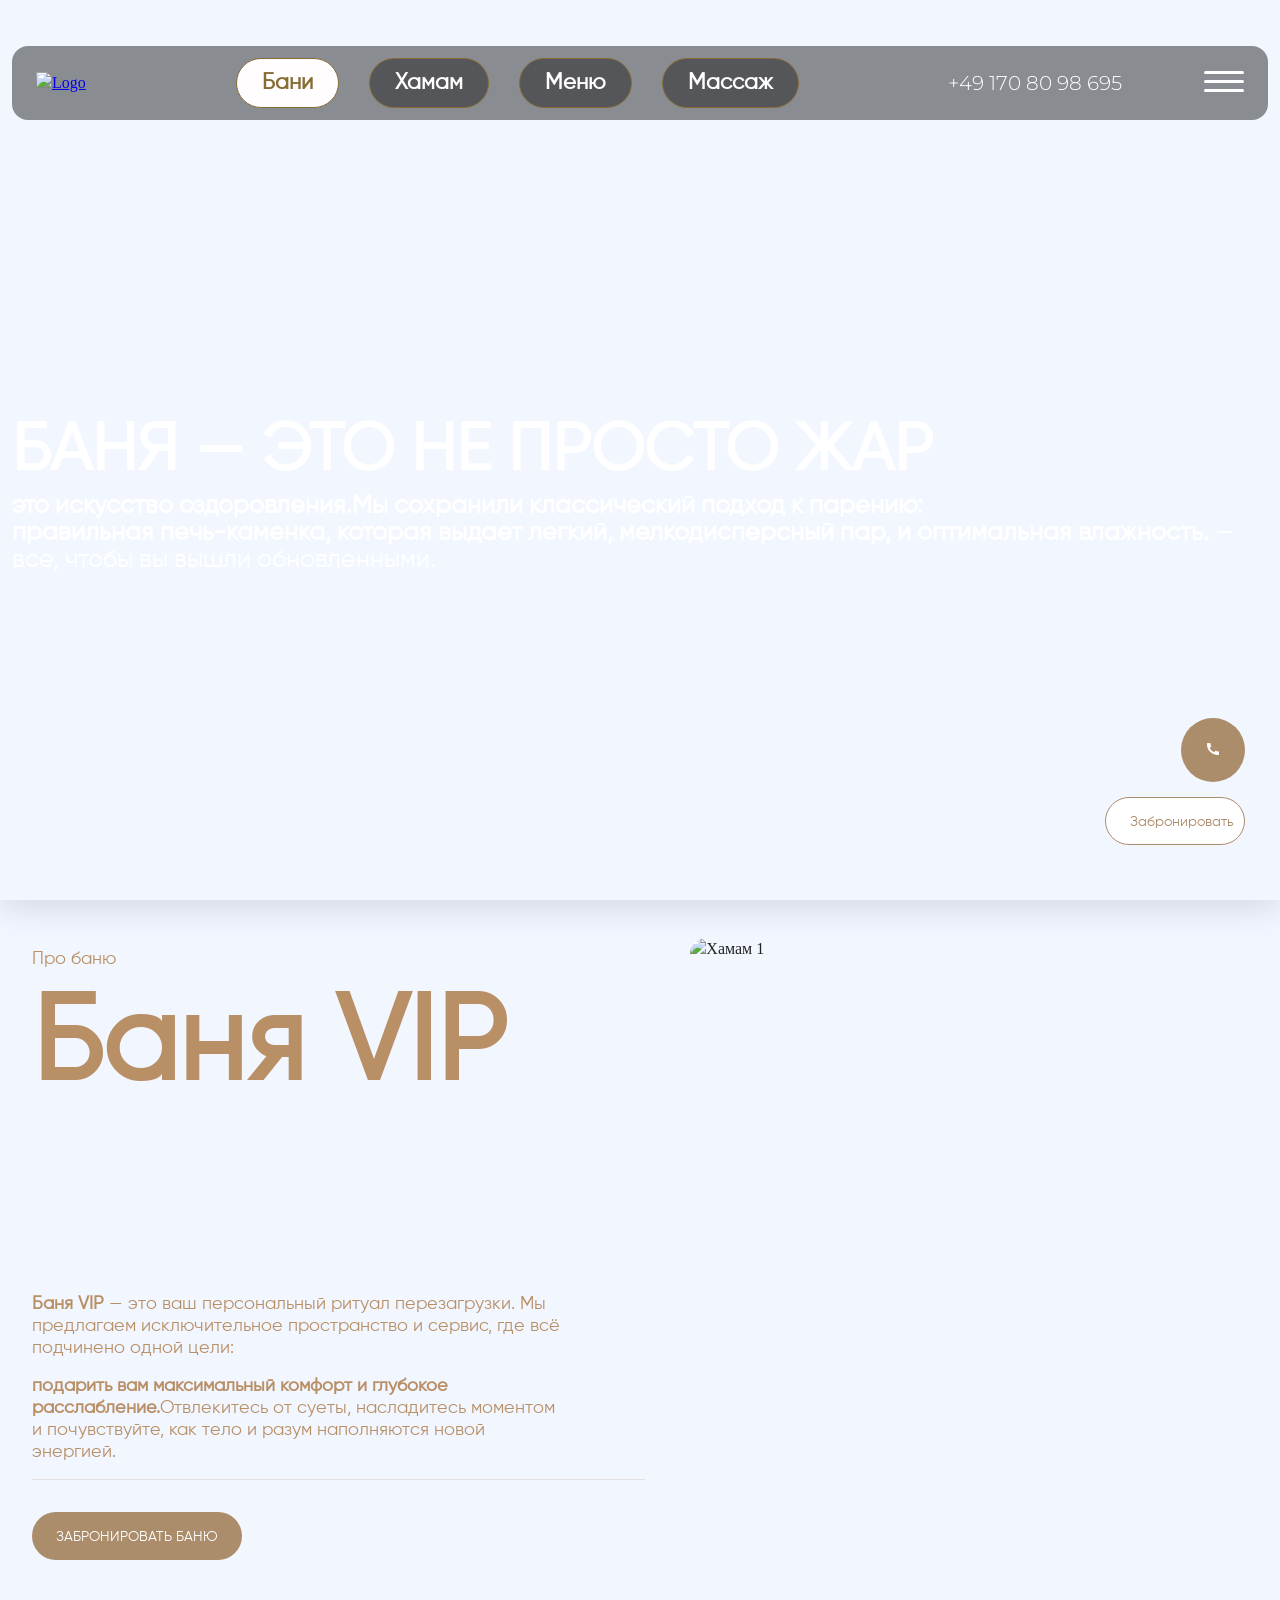
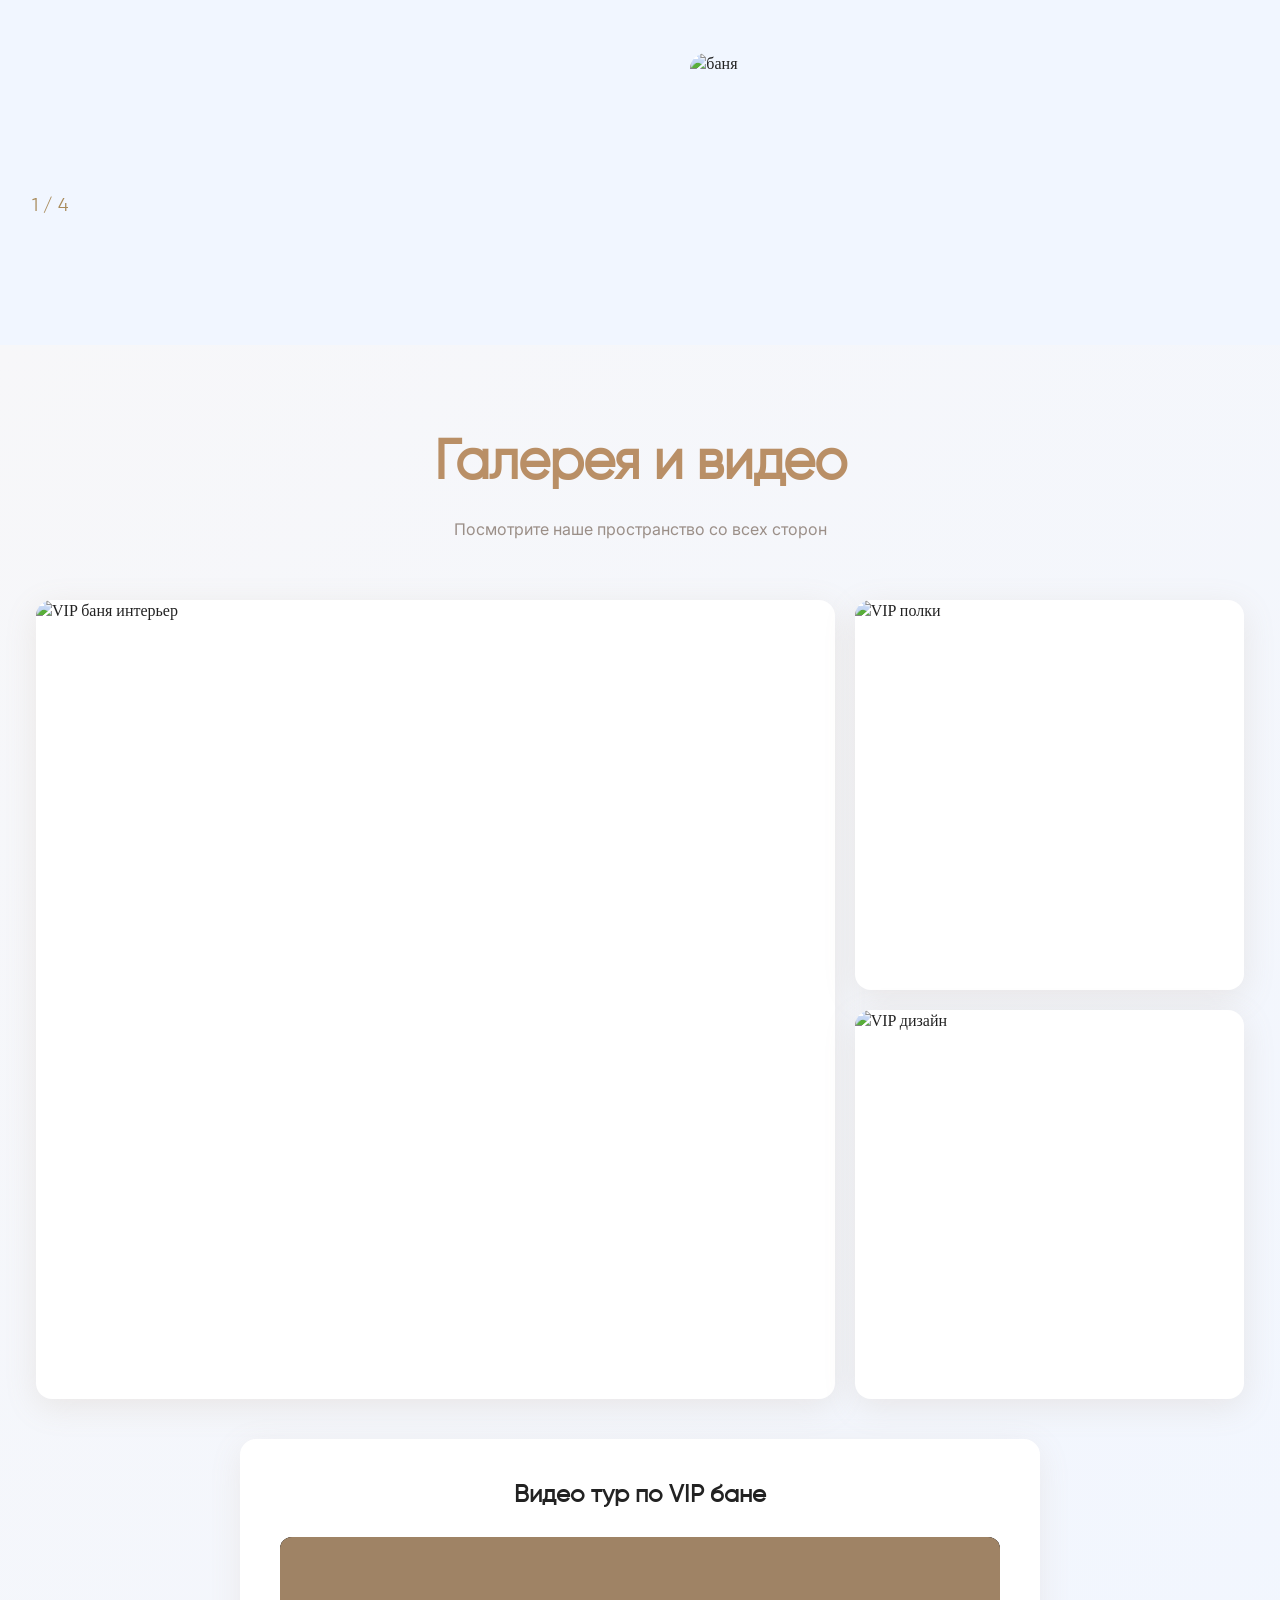
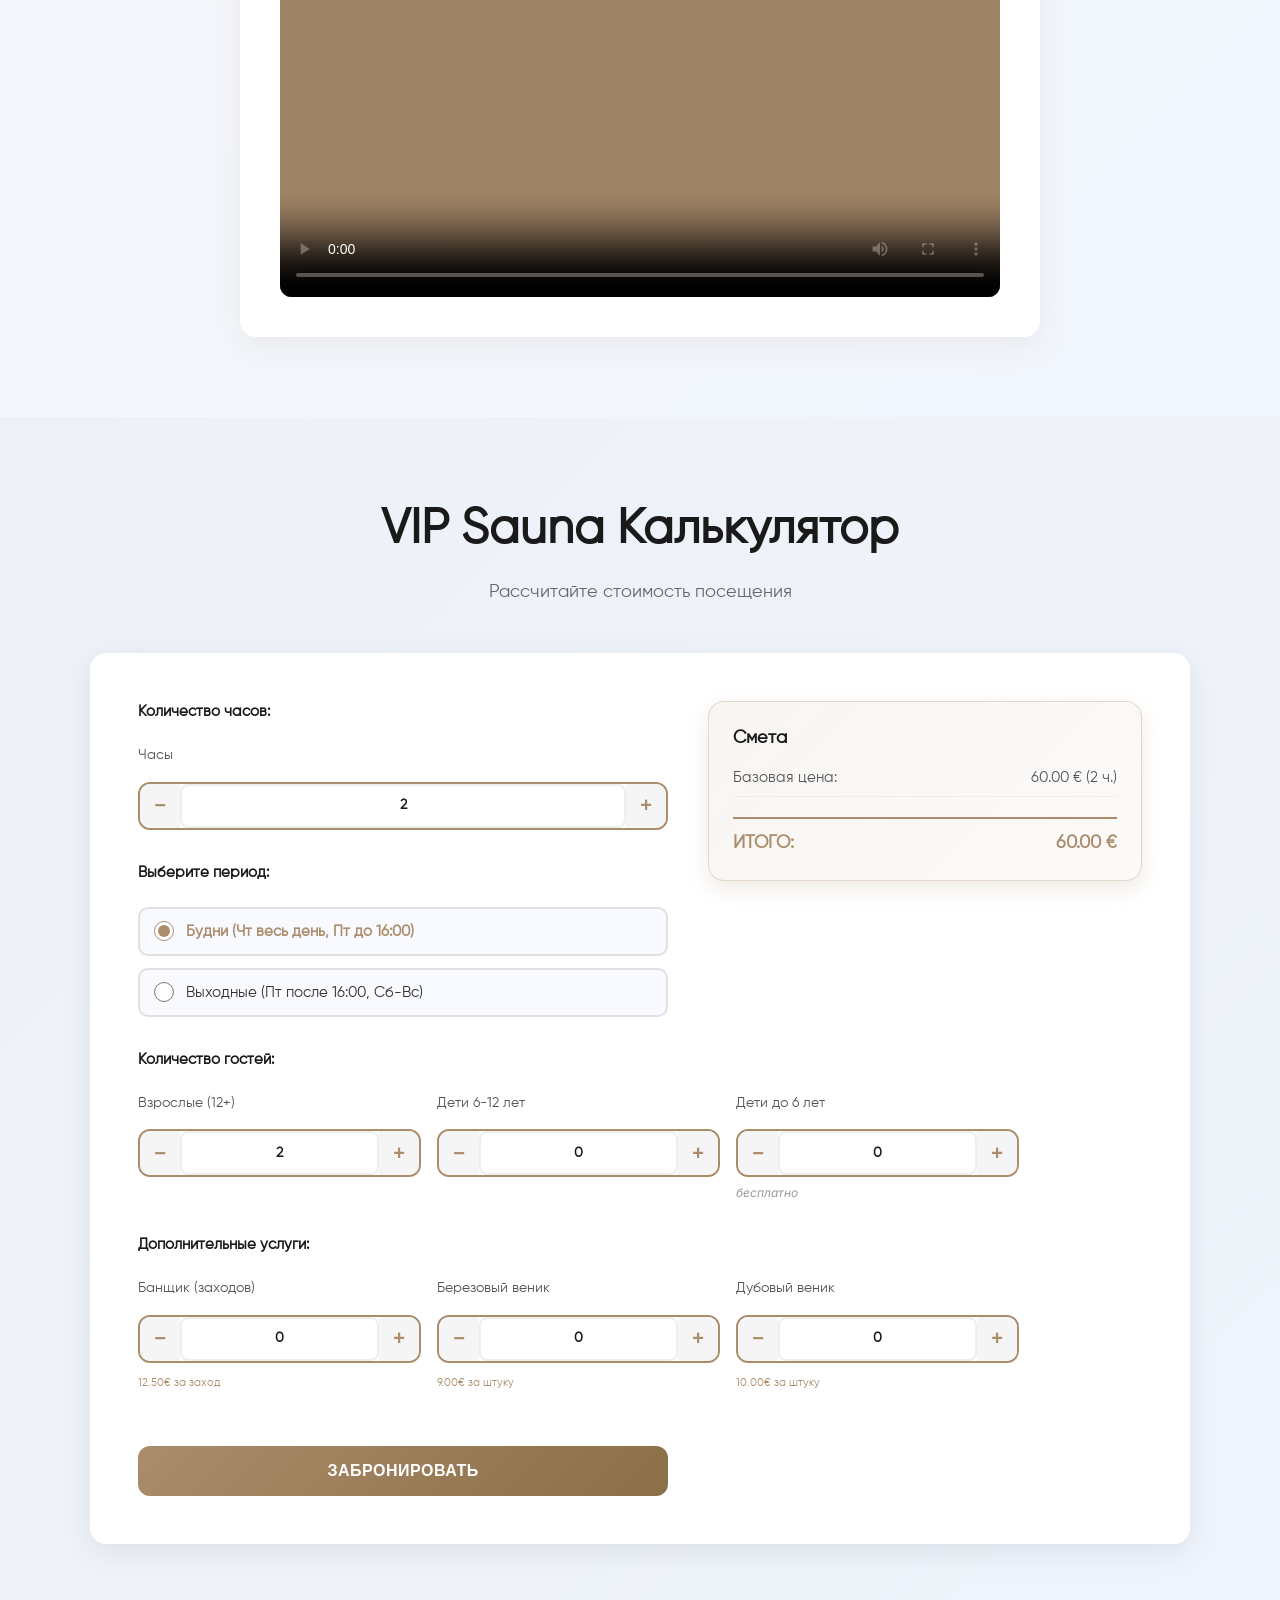
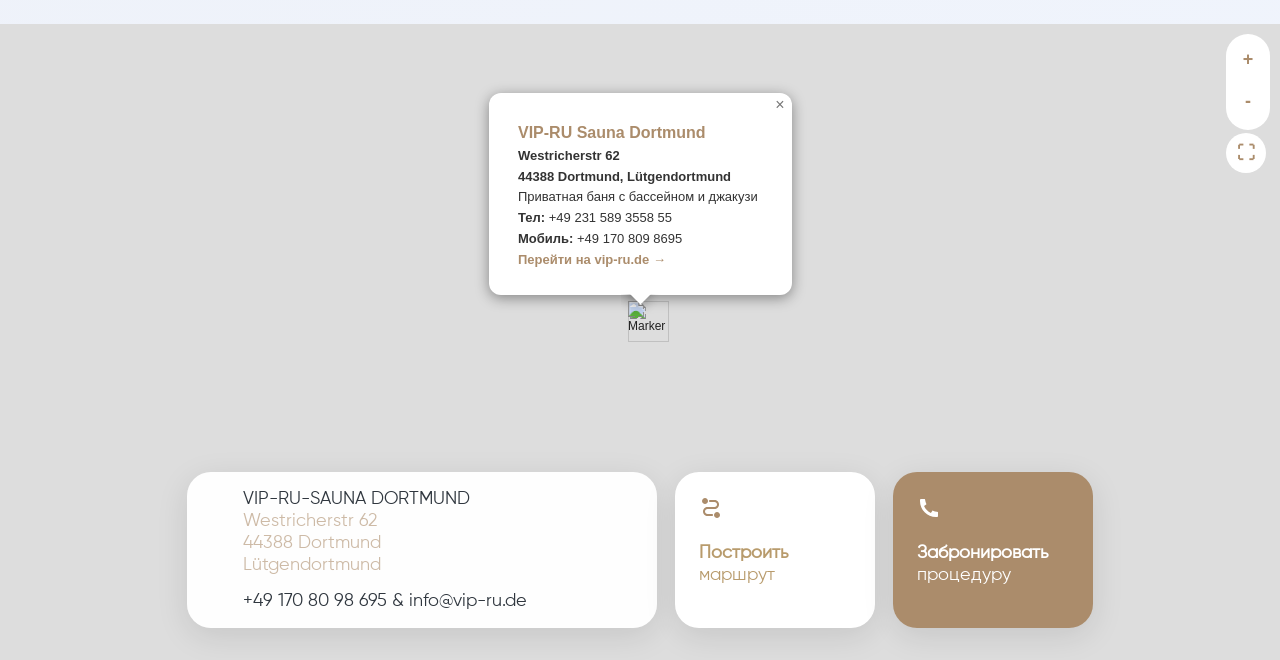
==== bathhousevip.html @ 4bc70fa6 "Add files via upload" ====
<!DOCTYPE html>
<html lang="uk">
<head>
  <meta charset="utf-8">
  <meta name="viewport" content="width=device-width,initial-scale=1">
  <meta name="format-detection" content="telephone=no">
  <title>Vip-ru Bathhouse</title>
  <meta name="description" content="Vip-ru Bathhouse">

  <!-- Google Tag Manager -->
  <script async="" src="js/gtm.js"></script><script>(function(w,d,s,l,i){w[l]=w[l]||[];w[l].push({'gtm.start':
          new Date().getTime(),event:'gtm.js'});var f=d.getElementsByTagName(s)[0],
        j=d.createElement(s),dl=l!='dataLayer'?'&l='+l:'';j.async=true;j.src=
        'https://www.googletagmanager.com/gtm.js?id='+i+dl;f.parentNode.insertBefore(j,f);
})(window,document,'script','dataLayer','GTM-KXQP9TXG');</script>
  <!-- End Google Tag Manager -->

  <link rel="preconnect" href="https://fonts.googleapis.com">
  <link rel="preconnect" href="https://fonts.gstatic.com" crossorigin="">
  <link href="https://fonts.googleapis.com/css2?family=Geist+Mono:wght@100..900&family=Inter:ital,opsz,wght@0,14..32,100..900;1,14..32,100..900&family=Montserrat:ital,wght@0,100..900;1,100..900&display=swap" rel="stylesheet">
  <link rel="stylesheet" href="css/leaflet.css">
  <link rel="stylesheet" href="css/swiper-bundle.min.css">
  <link rel="stylesheet" href="css/styles.css">
</head>
<body>
<!-- Google Tag Manager (noscript) -->
<noscript><iframe src="https://www.googletagmanager.com/ns.html?id=GTM-KXQP9TXG"
                  height="0" width="0" style="display:none;visibility:hidden"></iframe></noscript>
<!-- End Google Tag Manager (noscript) -->

<div class="side-menu">
  <div class="side-menu-header">
    <div class="side-menu-phone">+49 170 80 98 695</div>
    <button class="side-menu-close" aria-label="close menu"><svg width="48" height="49" viewBox="0 0 48 49" fill="none" xmlns="http://www.w3.org/2000/svg">
      <circle cx="24" cy="24.4471" r="23.5" stroke="#AB8C6B" stroke-opacity="0.2"></circle>
      <path d="M22.7887 24.4471L19.1522 20.8106L20.3644 19.5984L24.0009 23.235L27.6375 19.5984L28.8496 20.8106L25.2131 24.4471L28.8496 28.0837L27.6375 29.2959L24.0009 25.6593L20.3644 29.2959L19.1522 28.0837L22.7887 24.4471Z" fill="#AB8C6B"></path>
    </svg>
    </button>
  </div>

  <nav class="side-menu-nav">

    <a class="variable-bar" href="./bathhousevip.html">Vip-Баня</a>
    <a class="variable-bar" href="./fishbanua.html">Рыбацкая Баня</a>
    <a class="variable-bar" href="./luxbanua.html">Lux баня</a>
    <a class="variable-bar" href="./banua1.html">Баня на дровах</a>
    <a class="variable-bar" href="./hamam.html">Хамам</a>
    <a class="variable-bar" href="./food.html">Меню</a>
    <a class="variable-bar" href="./sauna1.html">Массаж</a>

    <a href="index.html#about">О банях </a>
    <a href="#calculator">Калькулятор</a>
    <a href="index.html#dortmund">Мы в Дортмунде</a>
    <a href="index.html#aboutus">О нас</a>
    <a href="#contact">Контакты</a>
  </nav>

  <div class="side-menu-footer">
    <div class="side-menu-social">
      <span>Свяжитесь с нами</span>
      <div class="social-links">
        <a target="_blank" href="https://t.me/viprusauna" aria-label="Telegram"><svg viewBox="0 0 32 32" xmlns="http://www.w3.org/2000/svg"  width="32.000000" height="32.000000" fill="none">
          <rect id="basil:telegram-solid" width="32.000000" height="32.000000" x="0.000000" y="0.000000" fill="rgb(255,255,255)" fill-opacity="0"></rect>
          <path id="Vector" d="M25.2332 26.1201L25.2332 26.1175L25.2572 26.0601L29.2558 5.90014L29.2558 5.83614C29.2558 5.33348 29.0692 4.89481 28.6665 4.63214C28.3132 4.40148 27.9065 4.38548 27.6212 4.40681C27.3556 4.43083 27.0935 4.4845 26.8398 4.56681C26.7316 4.60168 26.6249 4.64082 26.5198 4.68414L26.5025 4.69081L4.20915 13.4361L4.20249 13.4388C4.13471 13.462 4.06837 13.4891 4.00382 13.5201C3.84527 13.5914 3.69315 13.6761 3.54915 13.7735C3.26249 13.9708 2.71715 14.4348 2.80915 15.1708C2.88515 15.7815 3.30515 16.1681 3.58915 16.3695C3.75679 16.487 3.93702 16.5853 4.12649 16.6628L4.16915 16.6815L4.18249 16.6855L4.19182 16.6895L8.09315 18.0028C8.07982 18.2468 8.10382 18.4961 8.16915 18.7428L10.1225 26.1548C10.2292 26.5588 10.4598 26.9193 10.7819 27.1855C11.1039 27.4518 11.5013 27.6105 11.9182 27.6393C12.3351 27.6682 12.7505 27.5657 13.1062 27.3463C13.4618 27.1269 13.7398 26.8016 13.9012 26.4161L16.9518 23.1548L22.1905 27.1708L22.2652 27.2028C22.7412 27.4108 23.1852 27.4761 23.5918 27.4215C23.9985 27.3655 24.3212 27.1948 24.5638 27.0015C24.8445 26.7739 25.0682 26.484 25.2172 26.1548L25.2278 26.1321L25.2318 26.1241L25.2332 26.1201ZM10.1025 18.2335C10.0809 18.1512 10.086 18.0642 10.1172 17.9851C10.1483 17.906 10.2039 17.8389 10.2758 17.7935L23.5038 9.39347C23.5038 9.39347 24.2825 8.92014 24.2545 9.39347C24.2545 9.39347 24.3932 9.47614 23.9758 9.86414C23.5812 10.2335 14.5478 18.9548 13.6332 19.8375C13.5823 19.8869 13.5467 19.9498 13.5305 20.0188L12.0558 25.6455L10.1025 18.2321L10.1025 18.2335Z" fill="rgb(171,140,107)" fill-rule="evenodd"></path>
        </svg>
        </a>
        <a target="_blank" href="https://wa.me/491708098695" aria-label="WhatsApp"><svg viewBox="0 0 32 32" xmlns="http://www.w3.org/2000/svg"  width="32.000000" height="32.000000" fill="none">
          <rect id="Frame" width="32.000000" height="32.000000" x="0.000000" y="0.000000" fill="rgb(255,255,255)" fill-opacity="0"></rect>
          <path id="Vector" d="M16.0013 2.6665C23.3653 2.6665 29.3347 8.63584 29.3347 15.9998C29.3347 23.3638 23.3653 29.3332 16.0013 29.3332C13.645 29.337 11.3302 28.7134 9.29465 27.5265L2.67332 29.3332L4.47599 22.7092C3.28811 20.673 2.66405 18.3572 2.66799 15.9998C2.66799 8.63584 8.63732 2.6665 16.0013 2.6665ZM11.4573 9.73317L11.1907 9.74384C11.018 9.75435 10.8493 9.79971 10.6947 9.87717C10.55 9.95908 10.418 10.0615 10.3027 10.1812C10.1427 10.3318 10.052 10.4625 9.95465 10.5892C9.46148 11.2304 9.19595 12.0176 9.19999 12.8265C9.20265 13.4798 9.37332 14.1158 9.63999 14.7105C10.1853 15.9132 11.0827 17.1865 12.2667 18.3665C12.552 18.6505 12.832 18.9358 13.1333 19.2012C14.6045 20.4965 16.3577 21.4306 18.2533 21.9292L19.0107 22.0452C19.2573 22.0585 19.504 22.0398 19.752 22.0278C20.1403 22.0078 20.5195 21.9026 20.8627 21.7198C21.0373 21.6299 21.2077 21.532 21.3733 21.4265C21.3733 21.4265 21.4307 21.3892 21.54 21.3065C21.72 21.1732 21.8307 21.0785 21.98 20.9225C22.0907 20.8078 22.1867 20.6732 22.26 20.5198C22.364 20.3025 22.468 19.8878 22.5107 19.5425C22.5427 19.2785 22.5333 19.1345 22.5293 19.0452C22.524 18.9025 22.4053 18.7545 22.276 18.6918L21.5 18.3438C21.5 18.3438 20.34 17.8385 19.6307 17.5158C19.5564 17.4834 19.4769 17.4649 19.396 17.4612C19.3048 17.4518 19.2126 17.4621 19.1257 17.4913C19.0387 17.5205 18.959 17.568 18.892 17.6305C18.8853 17.6278 18.796 17.7038 17.832 18.8718C17.7767 18.9462 17.7004 19.0024 17.6131 19.0332C17.5257 19.0641 17.4311 19.0683 17.3413 19.0452C17.2545 19.0219 17.1694 18.9925 17.0867 18.9572C16.9213 18.8878 16.864 18.8612 16.7507 18.8132C15.9854 18.4792 15.2769 18.028 14.6507 17.4758C14.4827 17.3292 14.3267 17.1692 14.1667 17.0145C13.6421 16.5121 13.185 15.9438 12.8067 15.3238L12.728 15.1972C12.6715 15.1121 12.6258 15.0202 12.592 14.9238C12.5413 14.7278 12.6733 14.5705 12.6733 14.5705C12.6733 14.5705 12.9973 14.2158 13.148 14.0238C13.2947 13.8372 13.4187 13.6558 13.4987 13.5265C13.656 13.2732 13.7053 13.0132 13.6227 12.8118C13.2493 11.8998 12.8627 10.9918 12.4653 10.0905C12.3867 9.91184 12.1533 9.78384 11.9413 9.7585C11.8693 9.7505 11.7973 9.7425 11.7253 9.73717C11.5463 9.72828 11.3668 9.73006 11.188 9.7425L11.456 9.73184L11.4573 9.73317Z" fill="rgb(171,140,107)" fill-rule="nonzero"></path>
        </svg>
        </a>
        <a target="_blank" href="https://www.instagram.com/viprusauna/" aria-label="Instagram"><svg viewBox="0 0 32 32" xmlns="http://www.w3.org/2000/svg"  width="32.000000" height="32.000000" fill="none">
          <rect id="Instagram post - 2" width="32.000000" height="32.000000" x="0.000000" y="0.000000"></rect>
          <g id="Group 3">
            <g id="Group">
              <path id="Vector" d="M15.5368 2C11.8604 2 11.3994 2.0156 9.95556 2.08145C8.51473 2.14718 7.5307 2.37605 6.66964 2.71062C5.77948 3.05656 5.02457 3.51946 4.27203 4.27199C3.51946 5.02453 3.05656 5.77952 2.71066 6.66968C2.37601 7.5307 2.14722 8.51473 2.08141 9.95556C2.01556 11.3994 2 11.8604 2 15.5368C2 19.2131 2.01556 19.6741 2.08141 21.118C2.14722 22.5588 2.37601 23.5428 2.71066 24.4038C3.0566 25.294 3.5195 26.0489 4.27203 26.8015C5.02461 27.5541 5.77948 28.017 6.66964 28.3629C7.5307 28.6975 8.51473 28.9263 9.95556 28.9921C11.3994 29.0579 11.8604 29.0735 15.5368 29.0735C19.2131 29.0735 19.6741 29.0579 21.118 28.9921C22.5588 28.9263 23.5428 28.6975 24.4038 28.3629C25.294 28.017 26.0489 27.5541 26.8015 26.8015C27.5541 26.0489 28.017 25.294 28.3629 24.4038C28.6975 23.5428 28.9263 22.5588 28.9921 21.118C29.0579 19.6741 29.0735 19.2131 29.0735 15.5368C29.0735 11.8604 29.0579 11.3994 28.9921 9.95556C28.9263 8.51473 28.6975 7.5307 28.3629 6.66968C28.017 5.77952 27.5541 5.02453 26.8015 4.27199C26.0489 3.51946 25.294 3.05656 24.4038 2.71062C23.5428 2.37605 22.5588 2.14718 21.118 2.08145C19.6741 2.0156 19.2131 2 15.5368 2ZM15.5368 4.43904C19.1512 4.43904 19.5794 4.45286 21.0068 4.51799C22.3266 4.57816 23.0434 4.79868 23.5203 4.98406C24.1522 5.22966 24.6032 5.52296 25.0768 5.99666C25.5506 6.47035 25.8439 6.92132 26.0895 7.55315C26.2748 8.03015 26.4954 8.74694 26.5555 10.0667C26.6207 11.4942 26.6345 11.9223 26.6345 15.5368C26.6345 19.1512 26.6207 19.5794 26.5555 21.0068C26.4954 22.3266 26.2748 23.0434 26.0895 23.5203C25.8439 24.1522 25.5506 24.6032 25.0768 25.0768C24.6032 25.5506 24.1522 25.8439 23.5204 26.0895C23.0434 26.2748 22.3266 26.4954 21.0068 26.5555C19.5796 26.6207 19.1515 26.6345 15.5368 26.6345C11.922 26.6345 11.494 26.6207 10.0667 26.5555C8.7469 26.4954 8.03015 26.2748 7.55319 26.0895C6.92128 25.8439 6.47035 25.5506 5.9967 25.0768C5.52301 24.6032 5.22966 24.1522 4.98406 23.5204C4.79868 23.0434 4.5782 22.3266 4.51799 21.0068C4.45286 19.5794 4.43904 19.1512 4.43904 15.5368C4.43904 11.9223 4.45286 11.4942 4.51799 10.0667C4.5782 8.7469 4.79868 8.03015 4.98406 7.55319C5.22966 6.92128 5.523 6.47035 5.99666 5.9967C6.47035 5.52296 6.92132 5.22966 7.55315 4.98406C8.03015 4.79868 8.74694 4.57816 10.0667 4.51799C11.4942 4.45286 11.9223 4.43904 15.5368 4.43904L15.5368 4.43904Z" fill="rgb(171,140,107)" fill-rule="nonzero"></path>
              <path id="Vector" d="M15.5373 20.0489C13.0452 20.0489 11.025 18.0287 11.025 15.5367C11.025 13.0446 13.0452 11.0244 15.5373 11.0244C18.0293 11.0244 20.0495 13.0446 20.0495 15.5367C20.0495 18.0287 18.0293 20.0489 15.5373 20.0489ZM15.5373 8.58537C11.6981 8.58537 8.58594 11.6975 8.58594 15.5367C8.58594 19.3758 11.6981 22.488 15.5373 22.488C19.3764 22.488 22.4885 19.3758 22.4885 15.5367C22.4885 11.6975 19.3764 8.58537 15.5373 8.58537ZM24.3876 8.31072C24.3876 9.20789 23.6603 9.93512 22.7632 9.93512C21.8661 9.93512 21.1388 9.20789 21.1388 8.31072C21.1388 7.41359 21.8661 6.68628 22.7632 6.68628C23.6603 6.68628 24.3876 7.41359 24.3876 8.31072Z" fill="rgb(171,140,107)" fill-rule="nonzero"></path>
            </g>
          </g>
        </svg>
        </a>
      </div>
    </div>
    <button class="btn call-back-btn">Заказать звонок</button>
  </div>
</div>

<div class="menu-backdrop"></div>

<div class="callback-form">
  <div class="callback-form-inner">
    <div class="callback-form-inner-wrapper">
      <h2>VIP-RU<br>SAUNA</h2>

      <button class="callback-close" aria-label="close form">
        <svg width="48" height="49" viewBox="0 0 48 49" fill="none" xmlns="http://www.w3.org/2000/svg">
          <circle cx="24" cy="24.4471" r="23.5" stroke="#AB8C6B" stroke-opacity="0.2"></circle>
          <path d="M22.7887 24.4471L19.1522 20.8106L20.3644 19.5984L24.0009 23.235L27.6375 19.5984L28.8496 20.8106L25.2131 24.4471L28.8496 28.0837L27.6375 29.2959L24.0009 25.6593L20.3644 29.2959L19.1522 28.0837L22.7887 24.4471Z" fill="#AB8C6B"></path>
        </svg>
      </button>
    </div>

    <p class="callback-subtitle">Оставьте ваши контактные данные и свяжемся с вами в течение 10 минут</p>

    <form class="callback-form-content">
      <div class="input-wrapper">
        <label for="name">ФИО</label>
        <input type="text" id="name" placeholder="" required="">
      </div>

      <div class="input-wrapper">
        <label for="phone">Номер телефона</label>
        <input type="tel" id="phone" placeholder="" required="">
      </div>

      <div class="callback-options">
        <label class="custom-radio">
          <input type="radio" name="contact" value="phone" checked="">
          <span class="radio-check"></span>
          <span class="radio-text">Позвонить по телефону</span>
        </label>

        <label class="custom-radio">
          <input type="radio" name="contact" value="whatsapp">
          <span class="radio-check"></span>
          <span class="radio-text">Связаться по WhatsApp</span>
        </label>

        <label class="custom-radio">
          <input type="radio" name="contact" value="viber">
          <span class="radio-check"></span>
          <span class="radio-text">Связаться по Viber</span>
        </label>

        <label class="custom-radio">
          <input type="radio" name="contact" value="telegram">
          <span class="radio-check"></span>
          <span class="radio-text">Связаться в Telegram</span>
        </label>
      </div>

      <button type="submit" class="btn">ОТПРАВИТЬ</button>

      <p class="callback-notice">Нажимая кнопку, вы принимаете Политику конфиденциальности и даете согласие на обработку
        персональных данных</p>
    </form>
  </div>
</div>
<section class="hero hero-img-3">
  <div class="site-header">
    <div class="container header-inner">
      <div class="logo"><a href="index.html"><img loading="lazy" src="images/VIP-RU-Sauna2-02-1-1.png" alt="Logo"></a></div>
      <nav class="header-inner-about">

        <div class="header-inner-about-item header-inner-about-item-parent header-inner-about-item-active">
          Бани
          <div class="header-submenu">
            <a class="header-submenu-item " href="./bathhousevip.html">Vip-Баня</a>
            <a class="header-submenu-item" href="./fishbanua.html">Рыбацкая Баня</a>
            <a class="header-submenu-item" href="./luxbanua.html">Lux баня</a>
            <a class="header-submenu-item" href="./banua1.html">Баня на дровах</a>
          </div>
        </div>

        <a class="header-inner-about-item" href="./hamam.html">Хамам</a>
        <a class="header-inner-about-item" href="./food.html">Меню</a>
        <a class="header-inner-about-item " href="./sauna1.html">Массаж</a>

      </nav>
      <div class="header-inner-contact-container">
        <div class="header-phone">+49 170 80 98 695</div>
        <button class="menu-btn" aria-label="menu">
          <svg viewBox="0 0 40 21" xmlns="http://www.w3.org/2000/svg" width="40" height="21" fill="none">
            <rect width="40" height="3" rx="1.5" fill="#fff"></rect>
            <rect y="9" width="40" height="3" rx="1.5" fill="#fff"></rect>
            <rect y="18" width="40" height="3" rx="1.5" fill="#fff"></rect>
          </svg>
        </button>
      </div>

    </div>
  </div>
  <div class="hero-inner container">

    <h1>Баня — это не просто жар</h1>
    <p class="lead"><span>это искусство оздоровления.Мы сохранили классический подход к парению:</span>
      <br>
      <span>правильная печь-каменка, которая выдает легкий, мелкодисперсный пар, и оптимальная влажность. </span> — все, чтобы вы вышли обновленными.
    </p>

  </div>

  <div class="hero-action-buttons">
    <a href="tel:+49 170 80 98 695">
      <button class="btn">
        <svg viewBox="0 0 12.001 12" xmlns="http://www.w3.org/2000/svg"
             xmlns:xlink="http://www.w3.org/1999/xlink" width="12.000977" height="12.000000" fill="none">
          <path id="Vector"
                d="M12 8.94667L12 11.304C12.0001 11.4728 11.9361 11.6353 11.8211 11.7588C11.706 11.8823 11.5484 11.9575 11.38 11.9693C11.0887 11.9893 10.8507 12 10.6667 12C4.77533 12 0 7.22467 0 1.33333C0 1.14933 0.01 0.911334 0.0306667 0.62C0.0424816 0.451629 0.117721 0.294007 0.241202 0.178939C0.364684 0.0638712 0.527215 -7.62887e-05 0.696 1.71053e-07L3.05333 1.71053e-07C3.13603 -8.35563e-05 3.2158 0.0305727 3.27715 0.0860136C3.33851 0.141455 3.37706 0.217722 3.38533 0.3C3.40067 0.453334 3.41467 0.575333 3.428 0.668C3.56049 1.59262 3.832 2.49189 4.23333 3.33533C4.29667 3.46867 4.25533 3.628 4.13533 3.71333L2.69667 4.74133C3.5763 6.79097 5.2097 8.42436 7.25933 9.304L8.286 7.868C8.32796 7.80933 8.38919 7.76725 8.459 7.7491C8.52881 7.73095 8.60277 7.73787 8.668 7.76867C9.51135 8.16924 10.4104 8.44008 11.3347 8.572C11.4273 8.58533 11.5493 8.6 11.7013 8.61467C11.7835 8.62309 11.8596 8.66171 11.9149 8.72305C11.9702 8.78439 12.0008 8.86408 12.0007 8.94667L12 8.94667Z"
                fill="rgb(255,255,255)" fill-rule="nonzero"></path>
        </svg>
      </button>
    </a>

    <button class="btn ghost call-back-btn">Забронировать</button>
  </div>
</section>
<section  class="feature-hamam container">
  <div class="container">
    <div class="feature-inner">
      <div class="feature-left">
        <div class="feature-hamam-label">Про баню</div>
        <h2>Баня VIP </h2>
        <p> <b>Баня VIP</b> — это ваш персональный ритуал перезагрузки.


          Мы предлагаем исключительное пространство и сервис, где всё подчинено одной цели:  </p> <p> <b>подарить вам максимальный комфорт и глубокое расслабление.</b>Отвлекитесь от суеты, насладитесь моментом и почувствуйте, как тело и разум наполняются новой энергией.</p>
        <div class="about-item">
          <button class="btn call-back-btn">ЗАБРОНИРОВАТЬ БАНЮ</button>
        </div>
        <div class="feature-hamam-pagination">
          <span class="feature-hamam-current">1</span> / <span class="feature-hamam-total">3</span>
        </div>
      </div>

      <div class="feature-right">
        <div class="swiper feature-hamam-swiper">
          <div class="swiper-wrapper">
            <div class="swiper-slide">
              <img loading="lazy" src="images/saunavip1.jpg" alt="Хамам 1">
            </div>

            <div class="swiper-slide">
              <img loading="lazy" src="images/saunavip3.jpg" alt="баня">
            </div>

            <div class="swiper-slide">
              <img loading="lazy" src="images/saunavip4.jpg" alt="баня">
            </div>
            <div class="swiper-slide">
              <img loading="lazy" src="images/saunavip2.jpg" alt="баня">
            </div>
          </div>
        </div>
      </div>
    </div>
  </div>
</section>
<section class="gallery-section">
  <div class="container">
    <h2>Галерея и видео</h2>
    <p>Посмотрите наше пространство со всех сторон</p>
    <div class="gallery-wrapper">
      <div class="gallery-grid">
        <div class="gallery-item">
          <img loading="lazy" src="images/saunavip1.jpg" alt="VIP баня интерьер">
        </div>
        <div class="gallery-item">
          <img loading="lazy" src="images/saunavip2.jpg" alt="VIP полки">
        </div>
        <div class="gallery-item">
          <img loading="lazy" src="images/saunavip3.jpg" alt="VIP дизайн">
        </div>
      </div>
      <div class="gallery-video">
        <h3>Видео тур по VIP бане</h3>
        <video width="100%" height="auto" controls style="background: #000;">
          <source src="images/video.mp4" type="video/mp4">
          Ваш браузер не поддерживает видео.
        </video>
      </div>
    </div>
  </div>
</section>
<section id="calculator" class="calculator-section">
  <div class="container">
    <h2>VIP Sauna Калькулятор</h2>
    <p class="calculator-subtitle">Рассчитайте стоимость посещения</p>

    <div class="calculator-wrapper">
      <form class="calculator-form" id="saunaCalculator">
        <input type="hidden" name="serviceType" value="vip">

        <div class="form-group">
          <label>Количество часов:</label>
          <div class="guest-input">
            <label for="hours">Часы</label>
            <div class="counter-input">
              <button type="button" class="counter-btn counter-minus" data-for="hours">−</button>
              <input type="number" id="hours" name="hours" min="2" value="2" class="counter-value">
              <button type="button" class="counter-btn counter-plus" data-for="hours">+</button>
            </div>
          </div>
        </div>

        <div class="form-group">
          <label>Выберите период:</label>
          <div class="radio-group">
            <label class="radio-option">
              <input type="radio" name="period" value="weekday" checked>
              <span>Будни (Чт весь день, Пт до 16:00)</span>
            </label>
            <label class="radio-option">
              <input type="radio" name="period" value="weekend">
              <span>Выходные (Пт после 16:00, Сб-Вс)</span>
            </label>
          </div>
        </div>

        <div class="form-group">
          <label>Количество гостей:</label>
          <div class="guests-grid">
            <div class="guest-input">
              <label for="adultsCount">Взрослые (12+)</label>
              <div class="counter-input">
                <button type="button" class="counter-btn counter-minus" data-for="adultsCount">−</button>
                <input type="number" id="adultsCount" name="adultsCount" min="0" value="2" class="counter-value">
                <button type="button" class="counter-btn counter-plus" data-for="adultsCount">+</button>
              </div>
            </div>
            <div class="guest-input">
              <label for="childrenOld">Дети 6-12 лет</label>
              <div class="counter-input">
                <button type="button" class="counter-btn counter-minus" data-for="childrenOld">−</button>
                <input type="number" id="childrenOld" name="childrenOld" min="0" value="0" class="counter-value">
                <button type="button" class="counter-btn counter-plus" data-for="childrenOld">+</button>
              </div>
            </div>
            <div class="guest-input">
              <label for="childrenYoung">Дети до 6 лет</label>
              <div class="counter-input">
                <button type="button" class="counter-btn counter-minus" data-for="childrenYoung">−</button>
                <input type="number" id="childrenYoung" name="childrenYoung" min="0" value="0" class="counter-value">
                <button type="button" class="counter-btn counter-plus" data-for="childrenYoung">+</button>
              </div>
              <p class="guest-hint">бесплатно</p>
            </div>
          </div>
        </div>

        <div class="form-group">
          <label>Дополнительные услуги:</label>
          <div class="services-grid">
            <div class="service-input">
              <label for="banshchikCount">Банщик (заходов)</label>
              <div class="counter-input">
                <button type="button" class="counter-btn counter-minus" data-for="banshchikCount">−</button>
                <input type="number" id="banshchikCount" name="banshchikCount" min="0" value="0" class="counter-value">
                <button type="button" class="counter-btn counter-plus" data-for="banshchikCount">+</button>
              </div>
              <p class="service-hint">12.50€ за заход</p>
            </div>
            <div class="service-input">
              <label for="birchVeniki">Березовый веник</label>
              <div class="counter-input">
                <button type="button" class="counter-btn counter-minus" data-for="birchVeniki">−</button>
                <input type="number" id="birchVeniki" name="birchVeniki" min="0" value="0" class="counter-value">
                <button type="button" class="counter-btn counter-plus" data-for="birchVeniki">+</button>
              </div>
              <p class="service-hint">9.00€ за штуку</p>
            </div>
            <div class="service-input">
              <label for="oakVeniki">Дубовый веник</label>
              <div class="counter-input">
                <button type="button" class="counter-btn counter-minus" data-for="oakVeniki">−</button>
                <input type="number" id="oakVeniki" name="oakVeniki" min="0" value="0" class="counter-value">
                <button type="button" class="counter-btn counter-plus" data-for="oakVeniki">+</button>
              </div>
              <p class="service-hint">10.00€ за штуку</p>
            </div>
          </div>
        </div>

        <button type="button" class="btn" id="bookButton">Забронировать</button>
      </form>

      <div class="calculator-price-column">
        <div class="price-column-inner">
          <h3>Смета</h3>
          <div class="price-breakdown">
            <div class="price-row">
              <span>Базовая цена:</span>
              <span id="basePrice">25.00 € (2 ч.)</span>
            </div>
            <div class="price-row" id="extraAdultsRow" style="display: none;">
              <span>Дополнительные взрослые:</span>
              <span id="extraAdultsPrice">0.00 €</span>
            </div>
            <div class="price-row" id="childrenRow" style="display: none;">
              <span>Дети 6-12 лет:</span>
              <span id="childrenPrice">0.00 €</span>
            </div>
            <div class="price-row" id="banshchikRow" style="display: none;">
              <span>Услуги банщика:</span>
              <span id="banshchikPrice">0.00 €</span>
            </div>
            <div class="price-row" id="birchVenikiRow" style="display: none;">
              <span>Березовые веники:</span>
              <span id="birchVenikiPrice">0.00 €</span>
            </div>
            <div class="price-row" id="oakVenikiRow" style="display: none;">
              <span>Дубовые веники:</span>
              <span id="oakVenikiPrice">0.00 €</span>
            </div>
            <div class="price-row total">
              <span>ИТОГО:</span>
              <span id="totalPrice">25.00 €</span>
            </div>
          </div>
        </div>
      </div>
    </div>
  </div>
</section>



<footer class="site-footer">
  <div class="container footer-map-block">
    <div class="footer-map-wrapper">
      <div id="Vip-ru-map" style="width: 100%; height: 100%;"></div>
    </div>
    <div class="footer-map-info">
      <div id="contact" class="footer-map-info-main">
        <div style="padding-left: 40px;">
          <div class="footer-map-title">VIP-RU-SAUNA DORTMUND</div>
          <div class="footer-map-address">Westricherstr 62<br>44388 Dortmund<br>Lütgendortmund</div>
          <div class="footer-map-phone">+49 170 80 98 695 & info@vip-ru.de</div>
        </div>
      </div>
      <a href="https://maps.google.com/?q=Westricherstr+62,44388+Dortmund,Germaniya" target="_blank" class="footer-map-btn ghost">
        <svg viewBox="0 0 24 24" xmlns="http://www.w3.org/2000/svg" xmlns:xlink="http://www.w3.org/1999/xlink" width="24.000000" height="24.000000" fill="none">
          <rect id="Frame" width="24.000000" height="24.000000" x="0.000000" y="0.000000" fill="rgb(255,255,255)" fill-opacity="0"></rect>
          <g id="Group">
            <path id="Vector" d="M24 0L24 24L0 24L0 0L24 0ZM12.593 23.258L12.582 23.26L12.511 23.295L12.491 23.299L12.477 23.295L12.406 23.26C12.396 23.256 12.387 23.259 12.382 23.265L12.378 23.275L12.361 23.703L12.366 23.723L12.376 23.736L12.48 23.81L12.495 23.814L12.507 23.81L12.611 23.736L12.623 23.72L12.627 23.703L12.61 23.276C12.608 23.266 12.601 23.259 12.593 23.258ZM12.858 23.145L12.845 23.147L12.66 23.24L12.65 23.25L12.647 23.261L12.665 23.691L12.67 23.703L12.678 23.71L12.879 23.803C12.891 23.807 12.902 23.803 12.908 23.795L12.912 23.781L12.878 23.167C12.875 23.155 12.868 23.147 12.858 23.145ZM12.143 23.147C12.1385 23.1449 12.1334 23.1444 12.1285 23.1455C12.1236 23.1466 12.1192 23.1492 12.116 23.153L12.11 23.167L12.076 23.781C12.076 23.793 12.083 23.801 12.093 23.805L12.108 23.803L12.309 23.71L12.319 23.702L12.323 23.691L12.34 23.261L12.337 23.249L12.327 23.239L12.143 23.147Z" fill-rule="nonzero"></path>
            <path id="Vector" d="M18.0146 16C18.8103 16 19.5734 16.3161 20.136 16.8787C20.6986 17.4413 21.0146 18.2044 21.0146 19C21.0146 19.7956 20.6986 20.5587 20.136 21.1213C19.5734 21.6839 18.8103 22 18.0146 22C17.219 22 16.4559 21.6839 15.8933 21.1213C15.3307 20.5587 15.0146 19.7956 15.0146 19C15.0146 18.2044 15.3307 17.4413 15.8933 16.8787C16.4559 16.3161 17.219 16 18.0146 16ZM15.5146 4C16.7081 4 17.8527 4.47411 18.6966 5.31802C19.5405 6.16193 20.0146 7.30653 20.0146 8.5C20.0146 9.69347 19.5405 10.8381 18.6966 11.682C17.8527 12.5259 16.7081 13 15.5146 13L8.51465 13C7.85161 13 7.21572 13.2634 6.74688 13.7322C6.27804 14.2011 6.01465 14.837 6.01465 15.5C6.01465 16.163 6.27804 16.7989 6.74688 17.2678C7.21572 17.7366 7.85161 18 8.51465 18L13.0146 18C13.2799 18 13.5342 18.1054 13.7218 18.2929C13.9093 18.4804 14.0146 18.7348 14.0146 19C14.0146 19.2652 13.9093 19.5196 13.7218 19.7071C13.5342 19.8946 13.2799 20 13.0146 20L8.51465 20C7.32117 20 6.17658 19.5259 5.33267 18.682C4.48875 17.8381 4.01465 16.6935 4.01465 15.5C4.01465 14.3065 4.48875 13.1619 5.33267 12.318C6.17658 11.4741 7.32117 11 8.51465 11L15.5146 11C16.1777 11 16.8136 10.7366 17.2824 10.2678C17.7513 9.79893 18.0146 9.16304 18.0146 8.5C18.0146 7.83696 17.7513 7.20107 17.2824 6.73223C16.8136 6.26339 16.1777 6 15.5146 6L11.0146 6C10.7494 6 10.4951 5.89464 10.3075 5.70711C10.12 5.51957 10.0146 5.26522 10.0146 5C10.0146 4.73478 10.12 4.48043 10.3075 4.29289C10.4951 4.10536 10.7494 4 11.0146 4L15.5146 4ZM6.01465 2C6.8103 2 7.57336 2.31607 8.13597 2.87868C8.69858 3.44129 9.01465 4.20435 9.01465 5C9.01465 5.79565 8.69858 6.55871 8.13597 7.12132C7.57336 7.68393 6.8103 8 6.01465 8C5.219 8 4.45594 7.68393 3.89333 7.12132C3.33072 6.55871 3.01465 5.79565 3.01465 5C3.01465 4.20435 3.33072 3.44129 3.89333 2.87868C4.45594 2.31607 5.219 2 6.01465 2Z" fill="rgb(171,140,107)" fill-rule="nonzero"></path>
          </g>
        </svg>

        <p>Построить<br><span>маршрут</span></p>
      </a>
      <a href="tel:+380679244275" class="footer-map-btn">
        <svg viewBox="0 0 24 24" xmlns="http://www.w3.org/2000/svg" xmlns:xlink="http://www.w3.org/1999/xlink" width="24.000000" height="24.000000" fill="none">
          <rect id="Frame" width="24.000000" height="24.000000" x="0.000000" y="0.000000" fill="rgb(255,255,255)" fill-opacity="0"></rect>
          <path id="Vector" d="M0 0L24 0L24 24L0 24L0 0Z" fill-rule="nonzero"></path>
          <path id="Vector" d="M21 16.42L21 19.956C21.0001 20.2092 20.9042 20.453 20.7316 20.6382C20.559 20.8234 20.3226 20.9363 20.07 20.954C19.633 20.984 19.276 21 19 21C10.163 21 3 13.837 3 5C3 4.724 3.015 4.367 3.046 3.93C3.06372 3.67744 3.17658 3.44101 3.3618 3.26841C3.54703 3.09581 3.79082 2.99989 4.044 3L7.58 3C7.70404 2.99987 7.8237 3.04586 7.91573 3.12902C8.00776 3.21218 8.0656 3.32658 8.078 3.45C8.101 3.68 8.122 3.863 8.142 4.002C8.34073 5.38892 8.748 6.73783 9.35 8.003C9.445 8.203 9.383 8.442 9.203 8.57L7.045 10.112C8.36445 13.1865 10.8145 15.6365 13.889 16.956L15.429 14.802C15.4919 14.714 15.5838 14.6509 15.6885 14.6237C15.7932 14.5964 15.9042 14.6068 16.002 14.653C17.267 15.2539 18.6156 15.6601 20.002 15.858C20.141 15.878 20.324 15.9 20.552 15.922C20.6752 15.9346 20.7894 15.9926 20.8724 16.0846C20.9553 16.1766 21.0012 16.2961 21.001 16.42L21 16.42Z" fill="rgb(255,255,255)" fill-rule="nonzero"></path>
        </svg>

        <p>Забронировать<br><span>процедуру</span></p>
      </a>
    </div>
  </div>
</footer>

<script src="js/swiper-bundle.min.js" defer></script>
<script src="js/leaflet.js" defer></script>
<script src="js/script.js" defer></script>
<script src="js/calculator.js" defer></script>
</body>
</html>
---- css/leaflet.css ----
/* required styles */

.leaflet-pane,
.leaflet-tile,
.leaflet-marker-icon,
.leaflet-marker-shadow,
.leaflet-tile-container,
.leaflet-pane > svg,
.leaflet-pane > canvas,
.leaflet-zoom-box,
.leaflet-image-layer,
.leaflet-layer {
	position: absolute;
	left: 0;
	top: 0;
	}
.leaflet-container {
	overflow: hidden;
	}
.leaflet-tile,
.leaflet-marker-icon,
.leaflet-marker-shadow {
	-webkit-user-select: none;
	   -moz-user-select: none;
	        user-select: none;
	  -webkit-user-drag: none;
	}
/* Prevents IE11 from highlighting tiles in blue */
.leaflet-tile::selection {
	background: transparent;
}
/* Safari renders non-retina tile on retina better with this, but Chrome is worse */
.leaflet-safari .leaflet-tile {
	image-rendering: -webkit-optimize-contrast;
	}
/* hack that prevents hw layers "stretching" when loading new tiles */
.leaflet-safari .leaflet-tile-container {
	width: 1600px;
	height: 1600px;
	-webkit-transform-origin: 0 0;
	}
.leaflet-marker-icon,
.leaflet-marker-shadow {
	display: block;
	}
/* .leaflet-container svg: reset svg max-width decleration shipped in Joomla! (joomla.org) 3.x */
/* .leaflet-container img: map is broken in FF if you have max-width: 100% on tiles */
.leaflet-container .leaflet-overlay-pane svg {
	max-width: none !important;
	max-height: none !important;
	}
.leaflet-container .leaflet-marker-pane img,
.leaflet-container .leaflet-shadow-pane img,
.leaflet-container .leaflet-tile-pane img,
.leaflet-container img.leaflet-image-layer,
.leaflet-container .leaflet-tile {
	max-width: none !important;
	max-height: none !important;
	width: auto;
	padding: 0;
	}

.leaflet-container img.leaflet-tile {
	/* See: https://bugs.chromium.org/p/chromium/issues/detail?id=600120 */
	mix-blend-mode: plus-lighter;
}

.leaflet-container.leaflet-touch-zoom {
	-ms-touch-action: pan-x pan-y;
	touch-action: pan-x pan-y;
	}
.leaflet-container.leaflet-touch-drag {
	-ms-touch-action: pinch-zoom;
	/* Fallback for FF which doesn't support pinch-zoom */
	touch-action: none;
	touch-action: pinch-zoom;
}
.leaflet-container.leaflet-touch-drag.leaflet-touch-zoom {
	-ms-touch-action: none;
	touch-action: none;
}
.leaflet-container {
	-webkit-tap-highlight-color: transparent;
}
.leaflet-container a {
	-webkit-tap-highlight-color: rgba(51, 181, 229, 0.4);
}
.leaflet-tile {
	filter: inherit;
	visibility: hidden;
	}
.leaflet-tile-loaded {
	visibility: inherit;
	}
.leaflet-zoom-box {
	width: 0;
	height: 0;
	-moz-box-sizing: border-box;
	     box-sizing: border-box;
	z-index: 800;
	}
/* workaround for https://bugzilla.mozilla.org/show_bug.cgi?id=888319 */
.leaflet-overlay-pane svg {
	-moz-user-select: none;
	}

.leaflet-pane         { z-index: 400; }

.leaflet-tile-pane    { z-index: 200; }
.leaflet-overlay-pane { z-index: 400; }
.leaflet-shadow-pane  { z-index: 500; }
.leaflet-marker-pane  { z-index: 600; }
.leaflet-tooltip-pane   { z-index: 650; }
.leaflet-popup-pane   { z-index: 700; }

.leaflet-map-pane canvas { z-index: 100; }
.leaflet-map-pane svg    { z-index: 200; }

.leaflet-vml-shape {
	width: 1px;
	height: 1px;
	}
.lvml {
	behavior: url(leaflet.css#default#VML);
	display: inline-block;
	position: absolute;
	}


/* control positioning */

.leaflet-control {
	position: relative;
	z-index: 800;
	pointer-events: visiblePainted; /* IE 9-10 doesn't have auto */
	pointer-events: auto;
	}
.leaflet-top,
.leaflet-bottom {
	position: absolute;
	z-index: 1000;
	pointer-events: none;
	}
.leaflet-top {
	top: 0;
	}
.leaflet-right {
	right: 0;
	}
.leaflet-bottom {
	bottom: 0;
	}
.leaflet-left {
	left: 0;
	}
.leaflet-control {
	float: left;
	clear: both;
	}
.leaflet-right .leaflet-control {
	float: right;
	}
.leaflet-top .leaflet-control {
	margin-top: 10px;
	}
.leaflet-bottom .leaflet-control {
	margin-bottom: 10px;
	}
.leaflet-left .leaflet-control {
	margin-left: 10px;
	}
.leaflet-right .leaflet-control {
	margin-right: 10px;
	}


/* zoom and fade animations */

.leaflet-fade-anim .leaflet-popup {
	opacity: 0;
	-webkit-transition: opacity 0.2s linear;
	   -moz-transition: opacity 0.2s linear;
	        transition: opacity 0.2s linear;
	}
.leaflet-fade-anim .leaflet-map-pane .leaflet-popup {
	opacity: 1;
	}
.leaflet-zoom-animated {
	-webkit-transform-origin: 0 0;
	    -ms-transform-origin: 0 0;
	        transform-origin: 0 0;
	}
svg.leaflet-zoom-animated {
	will-change: transform;
}

.leaflet-zoom-anim .leaflet-zoom-animated {
	-webkit-transition: -webkit-transform 0.25s cubic-bezier(0,0,0.25,1);
	   -moz-transition:    -moz-transform 0.25s cubic-bezier(0,0,0.25,1);
	        transition:         transform 0.25s cubic-bezier(0,0,0.25,1);
	}
.leaflet-zoom-anim .leaflet-tile,
.leaflet-pan-anim .leaflet-tile {
	-webkit-transition: none;
	   -moz-transition: none;
	        transition: none;
	}

.leaflet-zoom-anim .leaflet-zoom-hide {
	visibility: hidden;
	}


/* cursors */

.leaflet-interactive {
	cursor: pointer;
	}
.leaflet-grab {
	cursor: -webkit-grab;
	cursor:    -moz-grab;
	cursor:         grab;
	}
.leaflet-crosshair,
.leaflet-crosshair .leaflet-interactive {
	cursor: crosshair;
	}
.leaflet-popup-pane,
.leaflet-control {
	cursor: auto;
	}
.leaflet-dragging .leaflet-grab,
.leaflet-dragging .leaflet-grab .leaflet-interactive,
.leaflet-dragging .leaflet-marker-draggable {
	cursor: move;
	cursor: -webkit-grabbing;
	cursor:    -moz-grabbing;
	cursor:         grabbing;
	}

/* marker & overlays interactivity */
.leaflet-marker-icon,
.leaflet-marker-shadow,
.leaflet-image-layer,
.leaflet-pane > svg path,
.leaflet-tile-container {
	pointer-events: none;
	}

.leaflet-marker-icon.leaflet-interactive,
.leaflet-image-layer.leaflet-interactive,
.leaflet-pane > svg path.leaflet-interactive,
svg.leaflet-image-layer.leaflet-interactive path {
	pointer-events: visiblePainted; /* IE 9-10 doesn't have auto */
	pointer-events: auto;
	}

/* visual tweaks */

.leaflet-container {
	background: #ddd;
	outline-offset: 1px;
	}
.leaflet-container a {
	color: #0078A8;
	}
.leaflet-zoom-box {
	border: 2px dotted #38f;
	background: rgba(255,255,255,0.5);
	}


/* general typography */
.leaflet-container {
	font-family: "Helvetica Neue", Arial, Helvetica, sans-serif;
	font-size: 12px;
	font-size: 0.75rem;
	line-height: 1.5;
	}


/* general toolbar styles */

.leaflet-bar {
	box-shadow: 0 1px 5px rgba(0,0,0,0.65);
	border-radius: 4px;
	}
.leaflet-bar a {
	background-color: #fff;
	border-bottom: 1px solid #ccc;
	width: 26px;
	height: 26px;
	line-height: 26px;
	display: block;
	text-align: center;
	text-decoration: none;
	color: black;
	}
.leaflet-bar a,
.leaflet-control-layers-toggle {
	background-position: 50% 50%;
	background-repeat: no-repeat;
	display: block;
	}
.leaflet-bar a:hover,
.leaflet-bar a:focus {
	background-color: #f4f4f4;
	}
.leaflet-bar a:first-child {
	border-top-left-radius: 4px;
	border-top-right-radius: 4px;
	}
.leaflet-bar a:last-child {
	border-bottom-left-radius: 4px;
	border-bottom-right-radius: 4px;
	border-bottom: none;
	}
.leaflet-bar a.leaflet-disabled {
	cursor: default;
	background-color: #f4f4f4;
	color: #bbb;
	}

.leaflet-touch .leaflet-bar a {
	width: 30px;
	height: 30px;
	line-height: 30px;
	}
.leaflet-touch .leaflet-bar a:first-child {
	border-top-left-radius: 2px;
	border-top-right-radius: 2px;
	}
.leaflet-touch .leaflet-bar a:last-child {
	border-bottom-left-radius: 2px;
	border-bottom-right-radius: 2px;
	}

/* zoom control */

.leaflet-control-zoom-in,
.leaflet-control-zoom-out {
	font: bold 18px 'Lucida Console', Monaco, monospace;
	text-indent: 1px;
	}

.leaflet-touch .leaflet-control-zoom-in, .leaflet-touch .leaflet-control-zoom-out  {
	font-size: 22px;
	}


/* layers control */

.leaflet-control-layers {
	box-shadow: 0 1px 5px rgba(0,0,0,0.4);
	background: #fff;
	border-radius: 5px;
	}
.leaflet-control-layers-toggle {
	background-image: url(images/layers.png);
	width: 36px;
	height: 36px;
	}
.leaflet-retina .leaflet-control-layers-toggle {
	background-image: url(images/layers-2x.png);
	background-size: 26px 26px;
	}
.leaflet-touch .leaflet-control-layers-toggle {
	width: 44px;
	height: 44px;
	}
.leaflet-control-layers .leaflet-control-layers-list,
.leaflet-control-layers-expanded .leaflet-control-layers-toggle {
	display: none;
	}
.leaflet-control-layers-expanded .leaflet-control-layers-list {
	display: block;
	position: relative;
	}
.leaflet-control-layers-expanded {
	padding: 6px 10px 6px 6px;
	color: #333;
	background: #fff;
	}
.leaflet-control-layers-scrollbar {
	overflow-y: scroll;
	overflow-x: hidden;
	padding-right: 5px;
	}
.leaflet-control-layers-selector {
	margin-top: 2px;
	position: relative;
	top: 1px;
	}
.leaflet-control-layers label {
	display: block;
	font-size: 13px;
	font-size: 1.08333em;
	}
.leaflet-control-layers-separator {
	height: 0;
	border-top: 1px solid #ddd;
	margin: 5px -10px 5px -6px;
	}

/* Default icon URLs */
.leaflet-default-icon-path { /* used only in path-guessing heuristic, see L.Icon.Default */
	background-image: url(../images/marker-icon.png);
	}


/* attribution and scale controls */

.leaflet-container .leaflet-control-attribution {
	background: #fff;
	background: rgba(255, 255, 255, 0.8);
	margin: 0;
	}
.leaflet-control-attribution,
.leaflet-control-scale-line {
	padding: 0 5px;
	color: #333;
	line-height: 1.4;
	}
.leaflet-control-attribution a {
	text-decoration: none;
	}
.leaflet-control-attribution a:hover,
.leaflet-control-attribution a:focus {
	text-decoration: underline;
	}
.leaflet-attribution-flag {
	display: inline !important;
	vertical-align: baseline !important;
	width: 1em;
	height: 0.6669em;
	}
.leaflet-left .leaflet-control-scale {
	margin-left: 5px;
	}
.leaflet-bottom .leaflet-control-scale {
	margin-bottom: 5px;
	}
.leaflet-control-scale-line {
	border: 2px solid #777;
	border-top: none;
	line-height: 1.1;
	padding: 2px 5px 1px;
	white-space: nowrap;
	-moz-box-sizing: border-box;
	     box-sizing: border-box;
	background: rgba(255, 255, 255, 0.8);
	text-shadow: 1px 1px #fff;
	}
.leaflet-control-scale-line:not(:first-child) {
	border-top: 2px solid #777;
	border-bottom: none;
	margin-top: -2px;
	}
.leaflet-control-scale-line:not(:first-child):not(:last-child) {
	border-bottom: 2px solid #777;
	}

.leaflet-touch .leaflet-control-attribution,
.leaflet-touch .leaflet-control-layers,
.leaflet-touch .leaflet-bar {
	box-shadow: none;
	}
.leaflet-touch .leaflet-control-layers,
.leaflet-touch .leaflet-bar {
	border: 2px solid rgba(0,0,0,0.2);
	background-clip: padding-box;
	}


/* popup */

.leaflet-popup {
	position: absolute;
	text-align: center;
	margin-bottom: 20px;
	}
.leaflet-popup-content-wrapper {
	padding: 1px;
	text-align: left;
	border-radius: 12px;
	}
.leaflet-popup-content {
	margin: 13px 24px 13px 20px;
	line-height: 1.3;
	font-size: 13px;
	font-size: 1.08333em;
	min-height: 1px;
	}
.leaflet-popup-content p {
	margin: 17px 0;
	margin: 1.3em 0;
	}
.leaflet-popup-tip-container {
	width: 40px;
	height: 20px;
	position: absolute;
	left: 50%;
	margin-top: -1px;
	margin-left: -20px;
	overflow: hidden;
	pointer-events: none;
	}
.leaflet-popup-tip {
	width: 17px;
	height: 17px;
	padding: 1px;

	margin: -10px auto 0;
	pointer-events: auto;

	-webkit-transform: rotate(45deg);
	   -moz-transform: rotate(45deg);
	    -ms-transform: rotate(45deg);
	        transform: rotate(45deg);
	}
.leaflet-popup-content-wrapper,
.leaflet-popup-tip {
	background: white;
	color: #333;
	box-shadow: 0 3px 14px rgba(0,0,0,0.4);
	}
.leaflet-container a.leaflet-popup-close-button {
	position: absolute;
	top: 0;
	right: 0;
	border: none;
	text-align: center;
	width: 24px;
	height: 24px;
	font: 16px/24px Tahoma, Verdana, sans-serif;
	color: #757575;
	text-decoration: none;
	background: transparent;
	}
.leaflet-container a.leaflet-popup-close-button:hover,
.leaflet-container a.leaflet-popup-close-button:focus {
	color: #585858;
	}
.leaflet-popup-scrolled {
	overflow: auto;
	}

.leaflet-oldie .leaflet-popup-content-wrapper {
	-ms-zoom: 1;
	}
.leaflet-oldie .leaflet-popup-tip {
	width: 24px;
	margin: 0 auto;

	-ms-filter: "progid:DXImageTransform.Microsoft.Matrix(M11=0.70710678, M12=0.70710678, M21=-0.70710678, M22=0.70710678)";
	filter: progid:DXImageTransform.Microsoft.Matrix(M11=0.70710678, M12=0.70710678, M21=-0.70710678, M22=0.70710678);
	}

.leaflet-oldie .leaflet-control-zoom,
.leaflet-oldie .leaflet-control-layers,
.leaflet-oldie .leaflet-popup-content-wrapper,
.leaflet-oldie .leaflet-popup-tip {
	border: 1px solid #999;
	}


/* div icon */

.leaflet-div-icon {
	background: #fff;
	border: 1px solid #666;
	}


/* Tooltip */
/* Base styles for the element that has a tooltip */
.leaflet-tooltip {
	position: absolute;
	padding: 6px;
	background-color: #fff;
	border: 1px solid #fff;
	border-radius: 3px;
	color: #222;
	white-space: nowrap;
	-webkit-user-select: none;
	-moz-user-select: none;
	-ms-user-select: none;
	user-select: none;
	pointer-events: none;
	box-shadow: 0 1px 3px rgba(0,0,0,0.4);
	}
.leaflet-tooltip.leaflet-interactive {
	cursor: pointer;
	pointer-events: auto;
	}
.leaflet-tooltip-top:before,
.leaflet-tooltip-bottom:before,
.leaflet-tooltip-left:before,
.leaflet-tooltip-right:before {
	position: absolute;
	pointer-events: none;
	border: 6px solid transparent;
	background: transparent;
	content: "";
	}

/* Directions */

.leaflet-tooltip-bottom {
	margin-top: 6px;
}
.leaflet-tooltip-top {
	margin-top: -6px;
}
.leaflet-tooltip-bottom:before,
.leaflet-tooltip-top:before {
	left: 50%;
	margin-left: -6px;
	}
.leaflet-tooltip-top:before {
	bottom: 0;
	margin-bottom: -12px;
	border-top-color: #fff;
	}
.leaflet-tooltip-bottom:before {
	top: 0;
	margin-top: -12px;
	margin-left: -6px;
	border-bottom-color: #fff;
	}
.leaflet-tooltip-left {
	margin-left: -6px;
}
.leaflet-tooltip-right {
	margin-left: 6px;
}
.leaflet-tooltip-left:before,
.leaflet-tooltip-right:before {
	top: 50%;
	margin-top: -6px;
	}
.leaflet-tooltip-left:before {
	right: 0;
	margin-right: -12px;
	border-left-color: #fff;
	}
.leaflet-tooltip-right:before {
	left: 0;
	margin-left: -12px;
	border-right-color: #fff;
	}

/* Printing */

@media print {
	/* Prevent printers from removing background-images of controls. */
	.leaflet-control {
		-webkit-print-color-adjust: exact;
		print-color-adjust: exact;
		}
	}
---- css/styles.css ----
@font-face {
  font-family: 'Abygaer';
  src: url('../fonts/Abygaer.ttf') format('truetype');
  font-weight: normal;
  font-style: normal;
  font-display: swap;
}

@font-face {
  font-family: 'Gilroy';
  src: url('../fonts/Gilroy.ttf') format('truetype');
  font-weight: normal;
  font-style: normal;
  font-display: swap;
}

@font-face {
  font-family: 'Montserrat';
  src: url('../fonts/Montserrat.ttf') format('truetype');
  font-weight: normal;
  font-style: normal;
  font-display: swap;
}

/* Basic reset */
* {
  box-sizing: border-box;
  margin: 0;
  padding: 0
}

:root {
  --bg: #f7f7f9;
  --muted: #9b8f88;
  --accent: #b98f66;
  --dark: #222;
  --card: #fff;
  --glass: rgba(255, 255, 255, 0.6);
}

html,
body {
  max-width: 100%;
  overflow-x: hidden;
  scroll-behavior: smooth;
}

body {
  font-size: 16px;
  line-height: 1.4;
  color: var(--dark);
  background: rgba(241, 246, 255, 1);
}

/* Container */
.container {
  max-width: 1440px;
  /* padding: 32px */
  margin: 0 auto;
}

/* --- HEADER --- */
.site-header {
  display: flex;
  align-items: center;
  gap: 24px;
  border-radius: 16px;
  background: rgba(0, 0, 0, 0.43);
  padding: 12px 24px;
  position: relative;
  z-index: 995;
  max-width: 1440px;
  width: 100%;
  /* position: fixed; */
  top: 14px;
  left: 50%;
  transform: translateX(-50%);
  max-height: 85px;
  box-sizing: border-box;
}

.header-inner {
  display: flex;
  align-items: center;
  width: 100%;
  justify-content: space-between;
}
.header-inner-about{
  display: flex;
  gap: 8px;

}
.header-inner-about-item{
  color: #fffdfd;
  font-family: 'Gilroy';
  font-size: 22px;

  line-height: 38px;
  letter-spacing: -2%;
  text-align: left;
  text-decoration: none;
  transition: color 0.2s;
  -webkit-transition: color 0.2s;
  font-weight: bold;
  background: rgba(0, 0, 0, 0.39);
  border: 1px solid rgb(135, 108, 53);
  padding:5px 25px;
  border-radius: 40px;
}
.header-inner-about-item:hover{
  color: rgb(135, 108, 53);
  background: #fffdfd;
  border: 1px solid rgb(135, 108, 53);
}
.header-inner-about-item-active{
  color: rgb(135, 108, 53);
  background: #fffdfd;
  border: 1px solid rgb(135, 108, 53);
}
.header-inner-contact-container{
  display: flex;
  align-items: center;
}

.logo img {
  display: block;
  margin-top: 0px;
  width: 50px;
  height: auto;
}

@media (width <= 600px) {
  .logo img {
    max-width: 40px;
  }
}

.header-phone {
  margin-right: 18px;

  color: rgba(255, 255, 255, 1);
  font-family: 'Montserrat';
  font-size: 20px;
  font-weight: 300;
  line-height: 20px;
  letter-spacing: 0%;
  text-align: left;
  text-decoration: none;
}

.site-header .menu-btn {
  color: #fff;
  font-size: 28px;
  margin-left: 64px;
  cursor: pointer;
}

/* Hero */
.hero {
  height: 100vh;
  /* background:
    linear-gradient(180deg, rgba(171, 140, 107, 0), rgba(171, 140, 107, 0.37) 100%),
    url('../images/hero_bg_1.png') center/cover no-repeat; */
  background: url('../images/iStock-901428742.jpg') center/cover no-repeat;
  padding: 32px 0 54px;
  color: #fff;
  min-height: 420px;
  position: relative;
  box-shadow: 0 8px 32px rgba(0, 0, 0, 0.12);
  position: relative;
  background-color: black;
}
.hero-img{
  background: url('../images/derevo_tekstura_brevna_159793_3840x2160.jpg') center/cover no-repeat;
}
.hero-img-1{
  background: url('../images/forest-2.jpg') center/cover no-repeat;
}
.hero-img-2{
  background: url('../images/forest-ecf.jpg') center/cover no-repeat;
}
.hero-img-3{
  background: url('../images/brevna_derevia_razmytie_1061604_3840x2160.jpg') center/cover no-repeat;
}
.hero-img-4{
  background: url('../images/hero-img-4.jpg') center/cover no-repeat;
}
.hero-img-5{
  background: url('../images/hero-img-5.jpg') center/cover no-repeat;
}

/*.hero .card-img_1 {*/
/*  background: url('../images/rituals_item_9') center/cover no-repeat;*/
/*  height: 100%;*/
/*}*/

/*.hero .card-img_2 {*/
/*  background: url('../images/hero_img_2.webp') center/cover no-repeat;*/
/*  height: 100%;*/
/*}*/

/*.hero .card-img_3 {*/
/*  background: url('../images/hero_img_3.webp') center/cover no-repeat;*/
/*  height: 100%;*/
/*}*/

@media (max-width: 1400px) {
  .hero {
    padding: 32px 12px 54px;
  }
}

@media (min-width: 901px) and (max-width: 1200px) {
  .hero {
    padding: 32px 12px 163px;
  }

  .hero-action-buttons {
    bottom: 5px !important;
  }
}

.hero-inner {
  text-align: center;
}

/* .hero h1 {
  margin-bottom: 0;
  margin-top: 12.663rem;
  background: linear-gradient(90deg, rgba(190, 147, 107, 1), rgba(255, 232, 187, 1) 65%, rgba(173, 100, 39, 1) 100%);
  -webkit-background-clip: text;
  -webkit-text-fill-color: transparent;
  background-clip: text;
  text-fill-color: transparent;
  font-family: 'Abygaer';
  font-size: 105.92px;
  font-weight: 400;
  line-height: 100%;
  letter-spacing: 0;
  text-align: left;
  text-transform: uppercase;
  width: 100%;
  text-align: center;
} */

.hero h1 {
  margin-bottom: 0;
  margin-top: 25%;

  color: rgba(255, 255, 255, 1);

  font-family: "Gilroy" , sans-serif;
  font-size: 65.77px;
  font-weight: 700;
  line-height: 100%;
  letter-spacing: 0%;
  text-align: left;
  text-transform: uppercase;
}

.hero-subtitle {
  color: rgba(255, 255, 255, 1);
  font-family: 'Gilroy';
  font-size: 54px;
  font-weight: 500;
  line-height: 30px;
  letter-spacing: 0%;
  text-align: left;
  margin-bottom: 44px;
  display: block;
  text-align: center;
}

.hero-action-buttons {
  position: fixed;
  right: 35px;
  bottom: 40px;
  display: flex;
  flex-direction: column;
  justify-content: center;
  align-items: end;
  text-align: right;
  z-index: 999;
  animation: slideIn 1s ease-out forwards;
  animation-delay: 1.8s;
  opacity: 0;
}

@keyframes slideIn {
  from {
    transform: translateX(200px);
    opacity: 0;
  }

  to {
    transform: translateX(0);
    opacity: 1;
  }
}

.hero-action-buttons a {
  display: block;
}

.hero-action-buttons .btn {
  width: 64px;
  height: 64px;
  box-sizing: border-box;
  border: 1px solid rgba(255, 255, 255, 0.2);
  border-radius: 1000px;
  background: rgba(171, 140, 107, 1);
  border: none;
  margin-bottom: 15px;
}

.hero-action-buttons .btn.ghost {
  width: 140px;
  height: 48px;
  padding: 17px 24px 17px 24px;
  border-radius: 100px;
  background: rgba(255, 255, 255, 1);
  color: rgba(171, 140, 107, 1);
  border: 1px solid rgba(171, 140, 107, 1);
  font-family: 'Gilroy';
  font-size: 14px;
  font-weight: 500;
  line-height: 14px;
  letter-spacing: 0%;
  text-align: left;
}

/* .lead {
  color: rgba(255, 255, 255, 0.8);
  font-family: 'Montserrat';
  font-size: 24px;
  font-weight: 500;
  line-height: 100%;
  letter-spacing: 0%;
  text-align: center;
  text-transform: lowercase;
  max-width: 841px;
  margin-left: auto;
  margin-right: auto;
}

.lead span {
  font-weight: 700;
  font-style: italic;
} */

.lead {
  color: rgba(255, 255, 255, 1);
  font-family: "Gilroy", sans-serif;
  font-size: 25.01px;
  font-weight: 400;
  line-height: 27px;
  letter-spacing: 0%;
  text-align: left;
  margin-top: 7px;
}

.lead span {
  font-weight: 700;
}

.hero-cards {
  display: flex;
  gap: 12px;
  margin-top: 90px;
}

.card-wrapper {
  display: flex;
  flex-direction: column;
  align-items: start;
  width: 300px;
  text-align: center;
}

.card-small {
  border-radius: 40px;
  background: rgba(196, 196, 196, 1);
  color: #7a5a3a;
  box-shadow: 0 2px 12px rgba(0, 0, 0, 0.08);
  font-weight: 600;
  max-width: 300px;
  width: 100%;
  min-height: 200px;
  height: 100%;
  position: relative;
  overflow: hidden;
  transition: transform 0.3s ease;
  -webkit-border-radius: 40px;
  -moz-border-radius: 40px;
  -ms-border-radius: 40px;
  -o-border-radius: 40px;
}

.card-small::after {
  content: "";
  pointer-events: none;
  position: absolute;
  border-radius: inherit;
  inset: 0;
  background: linear-gradient(180deg, rgba(0, 0, 0, 0) 60%, rgba(0, 0, 0, 0.9) 100%);
  opacity: 0;
  transition: opacity 0.5s ease;
}

.card-small:hover::after {
  opacity: 1;
  cursor: pointer;
  border-radius: 40px;
  -webkit-border-radius: 40px;
  -moz-border-radius: 40px;
  -ms-border-radius: 40px;
  -o-border-radius: 40px;
}

.card-title {
  margin-top: 12px;
  color: rgba(241, 246, 255, 1);
  font-family: 'Gilroy';
  font-size: 18px;
  font-weight: 500;
  line-height: 22px;
  letter-spacing: 0%;
  text-align: left;
}

/* About section */
.about-section {
  background: #fff;
  padding: 112px 32px 128px
}

.about-section h2 {
  color: rgba(48, 55, 63, 1);
  font-family: 'Gilroy';
  font-size: 78px;
  font-weight: 600;
  line-height: 80px;
  letter-spacing: -2%;
  text-align: left;
  margin-bottom: 55px;
}

.about-section-divider {
  width: 100%;
  border: 1px solid rgba(171, 140, 107, 0.2);
  margin-bottom: 32px;
}

.about-section-subtitle {
  color: rgba(48, 55, 63, 1);
  font-family: 'Gilroy';
  font-size: 18px;
  font-weight: 400;
  line-height: 22px;
  letter-spacing: 0%;
  text-align: left;
}

.about-list {
  display: flex;
  flex-direction: column;
  gap: 20px
}

.about-item {
  display: flex;
  align-items: flex-start;
  gap: 48px;
  padding: 32px 0;
  border-top: 1px solid rgba(171, 140, 107, 0.2);
  position: relative;
}

.thumb {
  min-width: 440px;
  max-width: 520px;
  width: 100%;
  height: 347px;
  background: #c4c4c4;
  border-radius: 4px;
  overflow: hidden;
  display: flex;
  align-items: center;
  justify-content: center;
}

.thumb img {
  width: 100%;
  height: 100%;
  object-fit: cover;
}

.about-content {
  flex: 1;
  display: flex;
  flex-direction: column;
  gap: 18px;
  margin-top: 12px;
}

.about-number {
  margin-bottom: 2px;
  color: rgba(171, 140, 107, 0.6);
  font-family: 'Gilroy';
  font-size: 14px;
  font-weight: 400;
  line-height: 16px;
  letter-spacing: 0%;
  text-align: left;
}

.about-content h3 {
  color: rgba(48, 55, 63, 1);
  font-family: 'Gilroy';
  font-size: 32px;
  font-weight: 500;
  line-height: 32px;
  letter-spacing: 0%;
  text-align: left;
  margin-bottom: 25px;
}

.about-text {
  margin: 0 0 25px 0;
  color: #222;
  font-size: 1.1rem;
  color: rgba(48, 55, 63, 1);
  font-family: 'Gilroy';
  font-size: 18px;
  font-weight: 400;
  line-height: 20px;
  letter-spacing: 0%;
  text-align: left;
}

.about-list-text {
  margin: 0 0 25px 0;
  padding-left: 18px;
  color: #222;
  font-size: 1.1rem;
  color: rgba(48, 55, 63, 1);
  font-family: 'Gilroy';
  font-size: 18px;
  font-weight: 400;
  line-height: 20px;
  letter-spacing: 0%;
  text-align: left;
}

.about-item .btn {
  border-radius: 100px;
  background: rgba(171, 140, 107, 1);
  max-width: 229px;
  cursor: pointer;
  padding: 18px 24px 16px 24px;
  color: rgba(255, 255, 255, 1);
  font-family: 'Gilroy';
  font-size: 14px;
  font-weight: 500;
  line-height: 14px;
  letter-spacing: 0%;
  text-align: center;
  transition: background 0.2s;
  -webkit-border-radius: 100px;
  -moz-border-radius: 100px;
  -ms-border-radius: 100px;
  -o-border-radius: 100px;
}

.btn:hover {
  background: #a67c52;
}

.about-arrow {
  position: absolute;
  right: 24px;
  bottom: 24px;
  font-size: 2rem;
  color: #b98f66;
  opacity: 0.5;
}

@media (max-width: 900px) {
  .about-item {
    flex-direction: column;
    gap: 24px;
  }

  .about-thumb {
    min-width: 100%;
    max-width: 100%;
    height: 200px;
  }
}

/* Programs */
.programs {
  background: rgba(241, 246, 255, 1);
  padding: 0;
}

.program-title-wrapper {
  text-align: center;
  padding-top: 93px;
  background: url('../images/programs_bg.webp') center/cover no-repeat;
  padding-bottom: 370px;
}

#hamam_programs .program-title-wrapper {
  background: url('../images/hamam_programs_bg.webp') center/cover no-repeat;
}

.program-title-wrapper h2 {
  color: rgba(171, 140, 107, 1);
  font-family: 'Gilroy';
  font-size: 120px;
  font-weight: 500;
  line-height: 144px;
  letter-spacing: 0%;
  text-align: center;
}

.program-title-wrapper .logo {
  text-align: center;
  margin-left: auto;
  margin-right: auto;
  margin-bottom: 5px;
  max-width: 194px;
  width: 100%;
}

.programs-blocks-wrapper {
  max-width: 1440px;
  margin-left: auto;
  margin-right: auto;
  border-top: 3px solid white;
  padding: 65px 80px 0;
  border-radius: 40px;
  backdrop-filter: blur(42px);
  background: radial-gradient(107.34% 141.42% at 0% 0%, rgba(255, 255, 255, 0.4), rgba(255, 255, 255, 0) 100%);
  transform: translateY(-276px);
  -webkit-transform: translateY(-276px);
  -moz-transform: translateY(-276px);
  -ms-transform: translateY(-276px);
  -o-transform: translateY(-276px);
}

.programs-grid {
  display: flex;
  flex-wrap: wrap;
  justify-content: space-between;
  gap: 32px 0;
}

.programs-grid>* {
  flex: 0 1 calc(33.333% - 20px);
}

.programs-load-more-btn,
.massage-load-more-btn {
  box-sizing: border-box;
  border: 1px solid rgba(174, 144, 112, 0.2);
  border-radius: 100px;
  padding: 18px 24px 16px 24px;
  width: 100%;
  color: rgba(174, 144, 112, 1);
  font-family: 'Gilroy';
  font-size: 14px;
  font-weight: 500;
  line-height: 14px;
  letter-spacing: 0%;
  text-align: center;
  margin-top: 32px;
  background: none;
}

.expandable-cards {
  display: flex;
  flex: auto;
  flex-wrap: wrap;
  flex-direction: row;
  justify-content: space-evenly;
  gap: 32px 0;
  max-height: 0;
  opacity: 0;
  overflow: hidden;
  transition: max-height 0.7s cubic-bezier(.4, 0, .2, 1), opacity 0.5s;
  will-change: max-height, opacity;
}

.expandable-cards.expanded {
  max-height: 1060px;
  opacity: 1;
}

.hidden-program-card {
  display: block;
}

.expandable-cards-massage {
  display: flex;
  flex-wrap: wrap;
  flex-direction: row;
  flex: auto;
  justify-content: space-between;
  gap: 32px 0;
  max-height: 0;
  opacity: 0;
  overflow: hidden;
  transition: max-height 0.7s cubic-bezier(.4, 0, .2, 1), opacity 0.5s;
  will-change: max-height, opacity;
}

.expandable-cards-massage>* {
  flex: 0 1 calc(33.333% - 20px);
}

.expandable-cards-massage.expanded {
  max-height: 4700px;
  opacity: 1;
}

@media (max-width: 1024px) {
  .expandable-cards-massage>* {
    justify-content: center;
    flex: 0 1 calc(50% - 16px);
  }

  .expandable-cards-massage {
    justify-content: center;
  }
}

@media (max-width: 900px) {
  .expandable-cards-massage>* {
    flex: 0 1 100%;
  }
}

.program-card-new {
  background: #fff;
  border-radius: 24px;
  box-shadow: 0 4px 24px 0 rgba(156, 134, 107, 0.08);
  overflow: hidden;
  max-width: 420px;
  display: flex;
  flex-direction: column;
  padding: 0;
  color: #1A1511;
}

.program-card-img-wrap {
  position: relative;
  width: 100%;
  height: 240px;
  border-radius: 24px 24px 0 0;
  overflow: hidden;
  padding: 4px 4px 0;
}

.program-card-img-wrap::after {
  z-index: 1;
  max-width: 341px;
  margin-left: auto;
  margin-right: auto;
  display: block;
  box-sizing: border-box;
  border-radius: 24px;
  padding: 4px 4px 0;
  content: '';
  position: absolute;
  left: 0;
  right: 0;
  bottom: 0;
  height: 40%;
  background: linear-gradient(to top, rgba(0, 0, 0, 0.9), transparent);
  pointer-events: none;
  border-radius: 0 0 24px 24px;
}

@media (max-width: 600px) {
  .program-card-img-wrap::after {
    z-index: 1;
    max-width: 350px;
  }
}

.program-card-img {
  width: 100%;
  height: 100%;
  object-fit: cover;
  display: block;
  border-radius: 24px;
  -webkit-border-radius: 24px;
  -moz-border-radius: 24px;
  -ms-border-radius: 24px;
  -o-border-radius: 24px;
}

.program-card-location {
  position: absolute;
  top: 12px;
  right: 12px;
  display: flex;
  align-items: center;
  box-sizing: border-box;
  border: 1px solid rgba(171, 140, 107, 1);
  border-radius: 20px;
  background: rgba(255, 255, 255, 0.16);
  color: rgba(255, 255, 255, 0.61);
  font-family: 'Gilroy';
  font-size: 14px;
  font-weight: 400;
  line-height: 100%;
  letter-spacing: 0%;
  text-align: left;
  padding: 8px;
}

@media (max-width: 600px) {
  .program-card-location {
    color: rgba(255, 255, 255, 0.87);
    background: rgb(59 59 59 / 27%);
  }
}

.program-card-location svg {
  margin-right: 8px;
}

.program-card-overlay {
  position: absolute;
  inset: 0;
  display: flex;
  flex-direction: row;
  justify-content: space-between;
  padding: 8px 11px 10px;
  pointer-events: none;
  align-items: flex-end;
  z-index: 10;
}

.program-card-badges {
  display: flex;
  flex-direction: column;
  gap: 12px;
  margin-bottom: 12px;
  margin-right: 10px;
}

.badge {
  display: inline-flex;
  align-items: center;
  padding: 3px 12px 3px 12px;
  max-width: 114px;
  color: rgba(255, 255, 255, 1);
  font-family: 'Gilroy';
  font-size: 12px;
  font-weight: 400;
  line-height: 100%;
  letter-spacing: 0%;
  text-align: left;
  padding: 3px 12px 3px 12px;
  border-radius: 20px;
  backdrop-filter: blur(13.5px);
  background: rgba(174, 144, 112, 0.5);
}

.badge .badge-guests {}

.program-card-prices {
  display: flex;
  gap: 32px;
  margin-bottom: 8px;
}

.program-card-prices-smaller {
  display: block;
}

.weekday-price,
.weekend-price {
  display: flex;
  flex-direction: column;
  align-items: flex-start;
}

.days {
  color: rgb(243 213 181);
  font-family: 'Gilroy';
  font-size: 12px;
  font-weight: 500;
  line-height: 100%;
  letter-spacing: 0%;
  text-align: left;
}

.price {
  color: rgba(243, 213, 181, 0.849);
  font-family: 'Gilroy';
  font-size: 23px;
  font-weight: 600;
  line-height: 100%;
  letter-spacing: 0%;
  text-align: left;
}

.price-smaller {
  font-size: 18px;
}

.program-card-content {
  background: #fff;
  border-radius: 0 0 24px 24px;
  padding: 18px 14px 14px 14px;
  display: flex;
  flex-direction: column;
  gap: 16px;
}

.program-card-title {
  color: rgba(174, 144, 112, 1);
  font-family: 'Gilroy';
  font-size: 24px;
  font-weight: 700;
  line-height: 22px;
  letter-spacing: 0%;
  text-align: left;
  margin-bottom: 4px;
}

.program-card-description {
  color: rgba(171, 140, 107, 0.73);
  font-family: 'Gilroy';
  font-size: 14px;
  font-weight: 400;
  line-height: 16px;
  letter-spacing: 0%;
  text-align: left;
  min-height: 111px;
}

.program-card-description span {
  font-weight: 700;
}

.program-card-actions {
  display: flex;
  justify-content: flex-end;
  gap: 16px;
  margin-top: 8px;
}

.btn.details {
  box-sizing: border-box;
  max-width: 185px;
  width: 100%;
  border: 1px solid rgba(171, 140, 107, 1);
  border-radius: 100px;
  background: rgba(255, 255, 255, 1);
  transition: background 0.2s, color 0.2s;
  color: rgba(171, 140, 107, 1);
  font-family: 'Gilroy';
  font-size: 14px;
  font-weight: 500;
  letter-spacing: 0%;
  text-align: left;
  text-align: center;
}

.btn.details:hover {
  background: #B98F66;
  color: #fff;
}

.btn.details:hover>svg path {
  fill: #fff;
}

.btn.book {
  max-width: 185px;
  width: 100%;
  background: #B98F66;
  color: #fff;
  border-radius: 100px;
  font-size: 18px;
  font-family: 'Gilroy';
  font-weight: 500;
  border: none;
  text-align: center;
  transition: background 0.2s;
}

.btn.book:hover {
  background: #a67c52;
}
























/* Rituals */
.rituals {
  background: rgba(241, 246, 255, 1);
  padding-bottom: 48px;
}

.rituals-header {
  display: flex;
  justify-content: space-between;
  align-items: center;
  margin-bottom: 32px;
  padding-left: 10px;
  padding-right: 10px;
}

.rituals-header h2 {
  color: rgba(48, 55, 63, 1);
  font-family: 'Gilroy';
  font-size: 78px;
  font-weight: 500;
  line-height: 80px;
  letter-spacing: -2%;
  text-align: left;
}

.rituals-pagination {
  font-family: 'Gilroy';
  font-size: 78px;
  font-weight: 500;
  line-height: 80px;
  letter-spacing: -2%;
  text-align: right;
}

.rituals-swiper {
  overflow: hidden;
  padding-left: 0;
  cursor: grabbing;
  /* padding-left: 5vw;
  padding-right: 2vw; */
}

.rituals-card {
  width: 800px;
  min-width: 800px;
  max-width: 800px;
}

.rituals-swiper .swiper-wrapper {
  padding-right: 20px;
}

@media (max-width: 1800px) {
  .rituals-swiper {
    width: 100%;
  }

  .rituals-swiper .swiper-wrapper {
    padding-right: 10vw;
  }
}

@media (max-width: 1200px) {
  .rituals-swiper {
    width: 95vw;
    /* padding-left: 5vw;
    padding-right: 2vw; */
  }

  .rituals-swiper .swiper-wrapper {
    padding-right: 10vw;
  }
}

.rituals-slide-cards {
  display: flex;
  gap: 32px;
  justify-content: center;
}

.rituals-card-content {
  background: #bebebe;
  border-radius: 24px;
  width: 600px;
  height: 400px;
  display: flex;
  flex-direction: column;
  justify-content: flex-end;
  position: relative;
  overflow: hidden;
  max-width: 800px;
  width: 100%;
  height: 488px;
}

.rituals-card-footer {
  color: rgba(48, 55, 63, 1);
  font-family: 'Gilroy';
  font-size: 24px;
  font-weight: 500;
  line-height: 24px;
  letter-spacing: 0%;
  text-align: left;
  display: flex;
  align-items: center;
  justify-content: space-between;
  margin-top: 24px;
}

.rituals-card-footer-wrapper p {
  font-size: 16px;
  margin-top: 15px;
  margin-bottom: 25px;
  max-width: 450px;
}

.rituals-card-footer-wrapper span {
  font-weight: 600;
}

.rituals-btn {
  display: inline-block;
  background: #b98f66;
  color: #fff;
  border-radius: 100px;
  padding: 18px 24px;
  font-size: 18px;
  text-decoration: none;
  transition: background 0.2s;
  -webkit-border-radius: 100px;
  -moz-border-radius: 100px;
  -ms-border-radius: 100px;
  -o-border-radius: 100px;
}

.rituals-btn:hover {
  background: #a67c52;
}

.rituals-pagination {
  user-select: none;
}

@media (max-width: 1200px) {
  .rituals-card {
    width: 90vw;
    max-width: 420px;
    height: 320px;
  }

  .rituals-slide-cards {
    gap: 16px;
  }
}

/* Hamam section */
.feature-hamam {
  padding: 32px 94px 0 32px;
  border-radius: 32px;
  margin-bottom: 90px;
  background: url('../images/hamam_bg_min.png') center center / cover no-repeat;


  -webkit-border-radius: 32px;
  -moz-border-radius: 32px;
  -ms-border-radius: 32px;
  -o-border-radius: 32px;
}

.feature-inner {
  display: flex;
  align-items: flex-start;
  gap: 40px;
}

.feature-left {
  flex: 1 1 55%;
  color: #fff;
  padding-bottom: 40px;
}

.feature-hamam-label {
  color: #B98F66;
  font-family: 'Gilroy';
  font-size: 18px;
  font-weight: 500;
  line-height: 22px;
  letter-spacing: 0%;
  text-align: left;
  margin-bottom: 20px;
  margin-top: 16px;
}

.feature-left h2 {
  color: #B98F66;
  font-family: 'Gilroy';
  font-size: 120px;
  font-weight: 600;
  line-height: 115px;
  letter-spacing: 0%;
  text-align: left;
  margin-bottom: 188px;
}

.feature-left p {
  color: #B98F66;
  font-family: 'Gilroy';
  font-size: 18px;
  font-weight: 500;
  line-height: 22px;
  letter-spacing: 0%;
  text-align: left;
  margin-bottom: 16px;
  max-width: 530px;
}

.feature-right {
  flex: 1 1 45%;
  display: flex;
  align-items: center;
  justify-content: center;
}

.feature-hamam-swiper {
  width: 100%;
  max-width: 490px;
  height: 765px;
  overflow: hidden;
  cursor: grabbing;
}

.feature-hamam-swiper .swiper-slide {
  display: flex;
  align-items: center;
  justify-content: center;
}

.feature-hamam-swiper .swiper-slide img {
  width: 100%;
  height: 682px;
  object-fit: cover;
  border-radius: 16px;
}

.feature-hamam-pagination {
  margin-top: 205px;
  font-size: 18px;
  color: #a88a5a;
  text-align: left;
  font-family: 'Gilroy';
  font-size: 18px;
  font-weight: 500;
  line-height: 100%;
  letter-spacing: 0%;
  text-align: left;
}

.cta-what-else {
  /* background: #f2f5fa; */
  padding: 0 0 124px 0;
  overflow: hidden;
}

.cta-what-else-overflow {
  overflow: hidden;
}

.cta-what-else-bg-text {
  width: 100%;
  padding-top: 60px;
  white-space: nowrap;
  color: rgba(171, 140, 107, 0.6);
  font-family: 'Gilroy';
  font-size: 165px;
  font-weight: 600;
  line-height: 216px;
  letter-spacing: 0%;
  text-align: center;
  z-index: 0;
  user-select: none;
  pointer-events: none;
}

.cta-what-else-content {
  display: flex;
  justify-content: space-between;
  width: 100%;
  gap: 60px;
  z-index: 1;
  margin-top: 80px;
  margin-bottom: 40px;
}

.cta-what-else-list-wrapper {
  width: 100%;
  display: flex;
  justify-content: space-between;
  max-width: 675px;
}

.cta-what-else-list ul {
  list-style: none;
  padding: 0;
  margin: 0;
}

.cta-what-else-list li {
  display: flex;
  align-items: flex-start;
  font-size: 18px;
  color: #7d6b5c;
  margin-bottom: 32px;
  line-height: 1.5;
}

.cta-what-else-list li p {
  max-width: 276px;
  color: rgba(48, 55, 63, 1);
  font-family: 'Gilroy';
  font-size: 18px;
  font-weight: 400;
  line-height: 22px;
  letter-spacing: 0%;
  text-align: left;
}

.cta-what-else-icon {
  display: inline-block;
  width: 32px;
  height: 32px;
  min-width: 32px;
  min-height: 32px;
  background: #b89c7b;
  color: #fff;
  border-radius: 50%;
  text-align: center;
  line-height: 26px;
  font-size: 18px;
  margin-right: 16px;
  margin-top: 2px;
}

.cta-what-else-icon::before {
  content: "";
  display: block;
  width: 20px;
  height: 20px;
  margin: 6px auto 0 auto;
  background: url("data:image/svg+xml;utf8,<svg viewBox='0 0 20 20' xmlns='http://www.w3.org/2000/svg'><rect width='20' height='20' fill='white' fill-opacity='0'/><path d='M8.33363 12.9885L5.58947 10.2443L4.41113 11.4226L8.33363 15.3451L16.4228 7.25597L15.2445 6.07764L8.33363 12.9885Z' fill='%23f1f6ff' fill-rule='nonzero'/></svg>") no-repeat center center;
  background-size: contain;
  content: "";
}

.cta-what-else-note {
  color: rgba(171, 140, 107, 0.6);
  font-family: 'Gilroy';
  font-size: 18px;
  font-weight: 400;
  line-height: 22px;
  letter-spacing: 0%;
  text-align: left;
  max-width: 303px;
  align-content: end;
  margin-bottom: 32px;
}

@media (max-width: 1200px) {
  .cta-what-else-bg-text {
    font-size: 100px;
  }

  .cta-what-else-content {
    padding: 0 20px;
  }
}

@media (max-width: 900px) {
  .cta-what-else-content {
    flex-direction: column;
    gap: 32px;
    margin-top: 20px;
  }

  .cta-what-else-bg-text {
    font-size: 11vw;
    top: 10px;
    line-height: 80px;
  }

  .cta-what-else-note {
    position: static;
    padding-left: 0;
    margin-top: 32px;
    display: block;
    text-align: left;
  }
}

@media (max-width: 900px) {
  .cta-what-else {
    padding: 0 0 124px 0;
  }
}

.footer-map-block {
  position: relative;
  overflow: hidden;
  background: none;
  padding: 0;
  min-height: 636px;
}

.footer-map-wrapper {
  width: 100%;
  height: 636px;
  min-height: 320px;
  position: relative;
  background: #eaeaea;
  overflow: hidden;
}

.footer-map-wrapper iframe {
  width: 100%;
  height: 100%;
  min-height: 320px;
  border: 0;
  border-radius: 24px;
  display: block;
}

.footer-map-pin {
  position: absolute;
  top: 32px;
  left: 50%;
  transform: translateX(-50%);
  background: #b89b6c;
  color: #fff;
  padding: 8px 20px;
  border-radius: 12px;
  font-weight: 600;
  font-size: 1rem;
  box-shadow: 0 4px 24px rgba(0, 0, 0, 0.08);
  pointer-events: none;
  z-index: 2;
  letter-spacing: 0.02em;
}

.footer-map-info {
  position: absolute;
  bottom: 32px;
  left: 50%;
  transform: translateX(-50%);
  display: flex;
  gap: 32px;
  z-index: 10;
  flex-wrap: wrap;
  max-width: 1376px;
  width: 100%;
  justify-content: space-between;
  z-index: 999;
}

.leaflet-marker-pane img {
  width: 48px !important;
  height: 48px !important;
}

.footer-map-info-main {
  display: flex;
  align-items: center;
  gap: 18px;
  min-width: 260px;
  background: rgba(255, 255, 255, 0.97);
  border-radius: 24px;
  box-shadow: 0 8px 32px rgba(0, 0, 0, 0.10);
  padding: 16px;
  max-width: 670px;
  width: 100%;
}

.footer-map-img {
  width: 96px;
  height: 96px;
  object-fit: cover;
  border-radius: 16px;
  flex-shrink: 0;
  box-shadow: 0 2px 12px rgba(0, 0, 0, 0.07);
}

.footer-map-title {
  color: rgba(48, 55, 63, 1);
  font-family: 'Gilroy';
  font-size: 18px;
  font-weight: 500;
  line-height: 22px;
  letter-spacing: 0%;
  text-align: left;
}

.footer-map-address {
  color: rgba(171, 140, 107, 0.6);
  font-family: 'Gilroy';
  font-size: 18px;
  font-weight: 400;
  line-height: 22px;
  letter-spacing: 0%;
  text-align: left;
  margin-bottom: 14px;
}

.footer-map-phone {
  color: rgba(48, 55, 63, 1);
  font-family: 'Gilroy';
  font-size: 18px;
  font-weight: 500;
  line-height: 22px;
  letter-spacing: 0%;
  text-align: left;
}

.footer-map-btn {
  display: block;
  color: #fff;
  border-radius: 18px;
  text-decoration: none;
  transition: background 0.2s, color 0.2s;
  text-align: left;
  background: rgba(171, 140, 107, 1);
  border-radius: 24px;
  box-shadow: 0 8px 32px rgba(0, 0, 0, 0.10);
  padding: 24px;
  width: 321px;
  font-family: 'Gilroy';
  font-size: 18px;
  font-weight: 500;
  line-height: 22px;
  letter-spacing: 0%;
  text-align: left;
}

.footer-map-btn svg {
  margin-bottom: 16px;
}

.footer-map-btn p {
  font-weight: 600;
}

.footer-map-btn p span {
  font-weight: 500;
}

.footer-map-btn.ghost {
  background: #fff;
  color: #b89b6c;
}

.footer-map-btn:hover,
.footer-map-btn:focus {
  background: #a88a5a;
  color: #fff;
}

.footer-map-btn.ghost:hover,
.footer-map-btn.ghost:focus {
  background: #f7f7f9;
  color: #b89b6c;
}

@media (max-width: 1366px) {
  .footer-map-info {
    align-content: center;
    bottom: 16px;
    padding: 20px 12px 16px 12px;
    gap: 18px;
    justify-content: center;
  }

  .footer-map-info-main {
    max-width: 470px;
  }

  .footer-map-actions {
    margin-left: 0;
    gap: 12px;
  }

  .footer-map-btn {
    max-width: 200px;
    width: 100%;
  }
}

@media (max-width: 1024px) {
  .footer-map-info {
    align-content: center;
    bottom: 16px;
    padding: 20px 12px 16px 12px;
    gap: 18px;
    justify-content: center;
  }

  .footer-map-info-main {
    max-width: 470px;
  }

  .footer-map-actions {
    margin-left: 0;
    gap: 12px;
  }

  .footer-map-btn {
    max-width: 200px;
    width: 100%;
  }
}

@media (min-width: 601PX) and (max-width: 900px) {
  .footer-map-info-main {
    max-width: 500px;
  }

  .footer-map-btn {
    max-width: 240px;
    width: 100%;
  }
}

.leaflet-control {
  width: 44px;
  height: 96px;
  border-radius: 1000000000px;
  background: rgba(255, 255, 255, 1);
}

.custom-zoom {
  color: #AB8C6B;
  padding: 3px;
  margin: 9px auto;
  text-align: center;
  cursor: pointer;
  font-weight: bold;
  font-size: 18px;
  border-radius: 4px;
  max-width: 32px;
  border-radius: 100px;
  -webkit-border-radius: 100px;
  -moz-border-radius: 100px;
  -ms-border-radius: 100px;
  -o-border-radius: 100px;
}

.custom-full {
  width: 40px;
  height: 40px;
  border-radius: 100px;
  font-size: 18px;
  margin-top: 15px;
  text-align: center;
  color: #AB8C6B;
  align-content: space-around;
  cursor: pointer;
  font-weight: bold;
  background: rgba(255, 255, 255, 1);
  -webkit-border-radius: 100px;
  -moz-border-radius: 100px;
  -ms-border-radius: 100px;
  -o-border-radius: 100px;
}

.custom-zoom:hover {
  background: rgba(171, 140, 107, 1);
  color: white;
}

/* --- FOOTER BOTTOM --- */
.footer-inner {
  display: flex;
  justify-content: space-between;
  align-items: center;
  padding: 24px 0 0 0;
  font-size: 1rem;
  color: #b89b6c;
  opacity: 0.9;
  border-top: 1px solid #ececec;
  margin-top: 16px;
}

@media (max-width: 600px) {
  .footer-inner {
    flex-direction: column;
    gap: 8px;
    font-size: 0.95rem;
    padding: 16px 0 0 0;
  }
}

/* Buttons */
.btn {
  background: var(--accent);
  color: #fff;
  padding: 8px 12px;
  border-radius: 8px;
  border: 0;
  cursor: pointer
}

.btn.ghost {
  background: transparent;
  border: 1px solid #ddd;
  color: var(--dark)
}

/* --- NAV MENU --- */
.nav {
  position: absolute;
  top: 100%;
  left: 0;
  width: 100%;
  background: rgba(255, 255, 255, 0.2);
  border-radius: 0 0 14px 14px;
  box-shadow: 0 8px 32px rgba(0, 0, 0, 0.12);
  display: flex;
  flex-direction: column;
  align-items: flex-start;
  gap: 0;
  overflow: hidden;
  max-height: 0;
  opacity: 0;
  pointer-events: none;
  transition: max-height 0.35s cubic-bezier(.4, 0, .2, 1), opacity 0.25s;
  z-index: 100;

  color: rgba(255, 255, 255, 0.8);

  font-family: Montserrat;
  font-size: 24px;
  font-weight: 400;
  line-height: 100%;
  letter-spacing: 0%;
  text-transform: capitalize;
  padding-left: 20px;
}

.nav.open {
  max-height: 320px;
  opacity: 1;
  pointer-events: auto;
  transition: max-height 0.35s cubic-bezier(.4, 0, .2, 1), opacity 0.25s;
  margin-top: 20px;
}

.nav a {
  color: #fff;
  font-size: 18px;
  font-weight: 500;
  text-decoration: none;
  padding: 16px 0 16px 8px;
  width: 100%;
  border-bottom: 1px solid rgba(255, 255, 255, 0.08);
  transition: background 0.18s, color 0.18s;
}

.nav a:last-child {
  border-bottom: none;
}

.nav a.btn-contact {
  background: var(--accent);
  color: #fff;
  border-radius: 8px;
  margin: 12px 0 8px 8px;
  padding: 12px 24px;
  width: auto;
  display: inline-block;
  font-size: 18px;
  font-weight: 600;
  border: none;
}

.menu-btn {
  background: none;
  border: none;
  color: #fff;
  font-size: 28px;
  margin-left: auto;
  cursor: pointer;
  z-index: 110;
}

.menu-backdrop {
  display: none;
  position: fixed;
  inset: 0;
  background: rgba(34, 34, 34, 0.38);
  z-index: 1000;
}

.menu-backdrop.active {
  display: block;
}

@media (min-width: 0px) {
  .nav {
    position: absolute;
    left: 0;
    right: 0;
    width: 100%;
  }
}

@media (min-width: 900px) {
  .nav {
    position: absolute;
    left: 0;
    right: 0;
    width: 100%;
  }
}

.header-inner {
  position: relative;
}

/* Header */
@media (max-width: 900px) {
  .site-header {
    padding: 8px 16px;
    max-height: 70px;
    background: rgb(0 0 0 / 41%);
  }

  .nav {
    background: rgb(0 0 0 / 41%);
  }

  .header-phone {
    font-size: 14px;
    margin-right: 8px;
  }

  .site-header .menu-btn {
    font-size: 24px;
    margin-left: 16px;
  }
}

/* Hero */
@media (max-width: 900px) {
  .hero {
    padding: 10px 10px 160px;
  }

  /* .hero h1 {
    font-size: 48px;
    margin-top: 6rem;
    font-weight: 600;
    background: linear-gradient(79deg, rgb(182 99 23), rgb(255 191 67) 65%, rgba(173, 100, 39, 1) 100%);
    -webkit-background-clip: text;
    -webkit-text-fill-color: transparent;
    background-clip: text;
    text-fill-color: transparent;
  } */

  .hero h1 {
    font-size: 44px;
    margin-top: 17rem;
    font-weight: 600;
  }

  .hero-subtitle {
    font-size: 28px;
    line-height: 32px;
    margin-bottom: 24px;
  }

  .hero-action-buttons {
    right: 16px;
    bottom: 24px;
    flex-direction: row;
    justify-content: flex-end;
  }

  .hero-action-buttons .btn {
    width: 48px;
    height: 48px;
    margin-bottom: 0;
    margin-left: 12px;
    border: 1px solid white;
  }

  .hero-action-buttons .btn.ghost {
    width: auto;
    padding: 12px 16px;
    font-size: 12px;
  }

  .lead {
    font-size: 16px;
    line-height: 20px;
  }

  .hero-cards {
    flex-direction: column;
    gap: 12px;
    margin-top: 40px;
    padding: 20px;
  }

  .card-wrapper {
    width: 100%;
    align-items: center;
  }

  .card-small {
    max-width: 295px;
    min-height: 180px;
  }

  .card-small a {
    max-width: 295px;
    width: 100%;
    height: 200px;
    display: block;
  }

  .card-title {
    font-size: 16px;
  }
}

/* About */
@media (max-width: 900px) {
  .about-section {
    padding: 64px 16px 64px;
  }

  .about-section h2 {
    font-size: 48px;
    line-height: 56px;
    margin-bottom: 32px;
  }

  .about-item {
    flex-direction: column;
    gap: 16px;
  }

  .thumb {
    height: 200px;
    min-width: 220px;
  }

  .about-left,
  .about-content {
    width: 100%;
  }

  .about-content h3 {
    font-size: 24px;
    line-height: 28px;
    margin-bottom: 16px;
  }

  .about-text,
  .about-list-text {
    font-size: 16px;
    line-height: 20px;
  }
}

/* Programs */
@media (max-width: 1200px) {
  .program-title-wrapper h2 {
    font-size: 90px;
    line-height: 100px;
    padding-bottom: 10px;
  }
}

@media (max-width: 1024px) {
  .programs-grid>* {
    flex: 0 1 calc(50% - 16px);
  }
}

@media (max-width: 900px) {
  .program-title-wrapper h2 {
    font-size: 75px;
    line-height: 100px;
    padding-bottom: 10px;
  }

  .programs-grid {
    justify-content: center;
  }

  .programs-grid>* {
    flex: 0 1 100%;
  }
}

@media (max-width: 600px) {
  .program-title-wrapper {
    padding-bottom: 209px;
  }

  .programs-grid>* {
    flex: 0 1 100%;
  }

  .programs-grid {
    justify-content: center;
  }

  .program-title-wrapper h2 {
    font-size: 39px;
    line-height: 56px;
    padding-bottom: 10px;
  }

  .programs-blocks-wrapper {
    padding: 40px 16px 32px;
    transform: translateY(-140px);
  }

  .program-card-price {
    font-size: 22px;
  }

  .program-card-btn {
    font-size: 12px;
    padding: 10px 20px;
    max-width: 130px;
    text-align: center;
  }
}

/* Rituals */
@media (max-width: 1200px) {
  .rituals-card {
    width: 90vw;
    max-width: 420px;
    height: auto;
  }

  .rituals-slide-cards {
    gap: 16px;
    width: fit-content;
  }
}

@media (max-width: 900px) {
  .rituals {
    padding: 0 16px 48px;
  }

  .rituals-header h2 {
    font-size: 48px;
  }

  .rituals-pagination {
    font-size: 48px;
  }

  .rituals-card {
    min-width: auto;
  }

  .rituals-card-content {
    max-width: 600px;
    width: 100%;
    height: auto;
    min-height: 252px;
  }

  .rituals-card-footer {
    font-size: 16px;
    flex-direction: column;
    align-items: stretch;

  }

  .rituals-btn {
    font-size: 18px;
    text-align: center;
    margin-top: 20px;
  }

  .rituals-slide-cards {
    width: 100%;
  }
}

@media (max-width: 600px) {
  .rituals-header h2 {
    font-size: 36px;
    line-height: 40px;
  }

  .rituals-pagination {
    font-size: 36px;
    line-height: 40px;
  }

  .rituals-slide-cards {
    gap: 16px;
    width: 100%;
  }
}

/* Hamam */
@media (max-width: 900px) {
  .feature-inner {
    flex-direction: column;
    gap: 24px;
  }

  .feature-left {
    flex: 1 1 100%;
    padding-bottom: 24px;
  }

  .feature-left h2 {
    font-size: 48px;
    margin-bottom: 0px;
  }

  .feature-left p,
  .feature-hamam-label {
    font-size: 16px;
  }

  .feature-right {
    flex: 1 1 100%;
    margin-left: auto;
    margin-right: auto;
  }

  .feature-hamam-pagination {
    margin-top: 105px;
  }

  .feature-hamam-swiper {
    max-width: 100%;
  }

  .feature-hamam-swiper .swiper-slide img {
    height: auto;
  }

  .feature-hamam {
    padding: 32px 12px;
  }
}

@media (max-width: 600px) {
  .feature-hamam-swiper .swiper-slide img {
    height: auto;
    max-height: 400px;
  }

  .feature-hamam-swiper {
    height: auto;
    max-height: 400px;
  }
}

/* CTA */
@media (max-width: 900px) {
  .cta-what-else-content {
    flex-direction: column;
    gap: 32px;
    padding: 0 12px;
    justify-content: center;
    align-items: center;
  }

  .cta-what-else-bg-text {
    font-size: 11vw;
  }

  .cta-what-else-list-wrapper {
    flex-direction: column;
    gap: 24px;
    max-width: 100%;
    align-items: center;
  }

  .cta-what-else-list li p {
    max-width: 380px;
  }
}

@media (max-width: 600px) {
  .footer-map-title {
    font-size: 14px;
  }

  .footer-map-phone {
    font-size: 14px;
  }

  .footer-map-block {
    min-height: 320px;
    border-radius: 0;
    padding: 20px 10px;
    width: 100%;
  }

  .footer-map-wrapper,
  .footer-map-wrapper iframe {
    min-height: 220px;
    max-height: 300px;
    height: 300px;
    border-radius: 0;
  }

  .footer-map-info {
    border-radius: 16px;
    bottom: 8px;
    padding: 12px 6px 10px 6px;
    gap: 10px;
    position: static;
    padding: 20px 0;
    transform: none;
    -webkit-transform: none;
    -moz-transform: none;
    -ms-transform: none;
    -o-transform: none;
  }

  .footer-map-img {
    width: 48px;
    height: 48px;
    border-radius: 10px;
  }

  .footer-map-btn {
    min-width: 110px;
    min-height: 44px;
    max-width: 170px;
    font-size: 0.95rem;
    padding: 20px 10px;
  }

  .footer-inner {
    flex-direction: column;
    gap: 8px;
    font-size: 0.95rem;
    padding: 16px 0 0 0;
  }
}

/* Nav Menu */
@media (max-width: 900px) {
  .nav a {
    font-size: 16px;
    padding: 12px 0 12px 8px;
  }

  .nav a.btn-contact {
    font-size: 16px;
    padding: 10px 16px;
  }
}

.leaflet-bottom .leaflet-control {
  display: none;
}

.side-menu {
  position: fixed;
  top: 0;
  right: -100%;
  width: 100%;
  max-width: 482px;
  height: 100vh;
  background: #fff;
  padding: 65px 50px 48px 64px;
  transition: right 0.3s ease;
  display: flex;
  flex-direction: column;
  z-index: 1000;
  overflow-x: hidden;


  overflow-y: auto;
  min-height: -webkit-fill-available;
}

body.menu-open {
  overflow: hidden;
  position: fixed;
  width: 100%;
}

.menu-backdrop {
  position: fixed;
  top: 0;
  left: 0;
  width: 100%;
  height: 100vh;
  background: rgba(0, 0, 0, 0.5);
  opacity: 0;
  visibility: hidden;
  transition: opacity 0.3s;
  z-index: 996;
}

.menu-backdrop.active {
  opacity: 1;
  visibility: visible;
}

.side-menu.active {
  right: 0;
}

.side-menu-header {
  display: flex;
  justify-content: space-between;
  align-items: center;
  margin-bottom: 40px;
}

.side-menu-phone {
  color: rgba(171, 140, 107, 1);
  font-family: 'Gilroy';
  font-size: 18px;
  font-weight: 500;
  line-height: 18px;
  letter-spacing: 0%;
  text-align: left;
}

.side-menu-close {
  background: none;
  border: none;
  font-size: 32px;
  cursor: pointer;
  padding: 0;
}

.side-menu-nav {
  flex: 1;
  display: flex;
  flex-direction: column;
  gap: 24px;
  margin: 40px 0;
}

.side-menu-nav a {
  color: rgba(171, 140, 107, 1);
  font-family: 'Gilroy';
  font-size: 32px;
  font-weight: 500;
  line-height: 38px;
  letter-spacing: -2%;
  text-align: left;
  text-decoration: none;
  transition: color 0.2s;
  -webkit-transition: color 0.2s;
  -moz-transition: color 0.2s;
  -ms-transition: color 0.2s;
  -o-transition: color 0.2s;
}

.side-menu-nav a:hover {
  color: rgba(78, 59, 39, 1);
}

.side-menu-footer {
  margin-top: auto;
  padding-top: 24px;
}

.side-menu-social {
  margin-bottom: 47px;
  display: flex;
  justify-content: space-between;
  align-items: center;
}

.side-menu-social span {
  color: rgba(171, 140, 107, 0.6);
  font-family: 'Gilroy';
  font-size: 16px;
  font-weight: 400;
  line-height: 19px;
  letter-spacing: 0%;
  text-align: left;
}

.social-links {
  display: flex;
  gap: 16px;
}

.social-links a {
  color: #2B2A29;
}

.side-menu .btn {
  width: 100%;
  border-radius: 100px;
  background: rgba(171, 140, 107, 1);
  padding: 17px 24px 17px 24px;
  cursor: pointer;
}

.callback-form {
  position: fixed;
  top: 0;
  right: -100%;
  width: 100%;
  max-width: 482px;
  height: 100vh;
  background: #fff;
  /* padding: 65px 50px 48px 64px; */
  transition: right 0.3s ease;
  display: flex;
  flex-direction: column;
  z-index: 1001;
  overflow-x: hidden;


  overflow-y: auto;
  min-height: -webkit-fill-available;
}

.callback-form.active {
  display: flex;
  align-items: center;
  right: 0 !important;
}

.callback-form-inner {
  background: #fff;
  padding: 40px;
  width: 100%;
  max-width: 480px;
  position: relative;
  border-radius: 8px;
}

.callback-form-inner-wrapper {
  display: flex;
  flex-direction: row;
  justify-content: space-between;
  align-items: center;
  margin-bottom: 24px;
}

.callback-close {
  background: none;
  border: none;
  cursor: pointer;
}

.callback-form h2 {
  color: rgba(171, 140, 107, 1);
  font-family: 'Gilroy';
  font-size: 24px;
  font-weight: 500;
  line-height: 29px;
  letter-spacing: 0%;
  text-align: left;
}

.callback-subtitle {
  color: rgba(171, 140, 107, 0.6);
  font-family: 'Gilroy';
  font-size: 16px;
  font-weight: 400;
  line-height: 100%;
  letter-spacing: 0%;
  text-align: left;
  margin-bottom: 24px;
}

.callback-form-content input {

  margin-bottom: 0;
}

.callback-options {
  display: flex;
  flex-direction: column;
  gap: 12px;
  margin-bottom: 82px;
}

.callback-options label {
  display: flex;
  align-items: center;
  gap: 8px;
  cursor: pointer;
  color: rgba(171, 140, 107, 1);
  font-family: 'Gilroy';
  font-size: 16px;
  font-weight: 400;
  line-height: 100%;
  letter-spacing: 0%;
  text-align: left;
}

.callback-options input[type="radio"] {
  width: 20px;
  height: 20px;
  margin: 0;
}

.callback-form .btn {
  width: 100%;
  margin-bottom: 16px;
  padding: 18px 24px 16px 24px;
  border-radius: 100px;
  background: rgba(171, 140, 107, 1);
}

.callback-notice {
  color: rgba(171, 140, 107, 0.6);
  font-family: 'Gilroy';
  font-size: 12px;
  font-weight: 400;
  line-height: 16px;
  letter-spacing: 0%;
  text-align: left;
}

.input-wrapper {
  margin-bottom: 24px;
}

.input-wrapper label {
  display: block;
  color: rgba(171, 140, 107, 0.6);
  font-family: 'Gilroy';
  font-size: 12px;
  font-weight: 400;
  line-height: 100%;
  letter-spacing: 0%;
  text-align: left;
  margin-bottom: 4px;
}

.input-wrapper input {
  width: 100%;
  padding: 16px 12px;
  border: none;
  border-radius: 8px;
  background: rgba(171, 140, 107, 0.1);
  font-size: 16px;
}

.input-wrapper input:focus {
  outline: none;
  border-color: #AB8C6B;
}

.callback-options {
  display: flex;
  flex-direction: column;
  gap: 12px;
  margin-bottom: 32px;
}

.custom-radio {
  display: flex;
  align-items: flex-start;
  gap: 12px;
  cursor: pointer;
}

.custom-radio input[type="radio"] {
  display: none;
}

.radio-check {
  position: relative;
  width: 24px;
  height: 24px;
  border: 2px solid #E5E5E5;
  border-radius: 4px;
  flex-shrink: 0;
  transition: border-color 0.2s;
}

.radio-check:after {
  content: '';
  position: absolute;
  top: 0;
  left: 0;
  width: 100%;
  height: 100%;
  background-image: url("data:image/svg+xml,%3Csvg viewBox='0 0 24 24' xmlns='http://www.w3.org/2000/svg' width='24' height='24' fill='none'%3E%3Cpath d='M9.99997 15.586L6.70697 12.293L5.29297 13.707L9.99997 18.414L19.707 8.70697L18.293 7.29297L9.99997 15.586Z' fill='%23AB8C6B'/%3E%3C/svg%3E");
  background-size: 16px;
  background-position: center;
  background-repeat: no-repeat;
  transform: scale(0);
  transition: transform 0.2s;
}

.custom-radio input[type="radio"]:checked+.radio-check:after {
  transform: scale(1);
}

/* Змінюємо колір бордера при checked стані */
.custom-radio input[type="radio"]:checked+.radio-check {
  border-color: #AB8C6B;
}

.radio-text {
  font-size: 16px;
  line-height: 24px;
  color: #333;
}

.popup-overlay {
  position: fixed;
  inset: 0;
  background: rgba(34, 34, 34, 0.45);
  z-index: 9999;
  display: flex;
  align-items: center;
  justify-content: center;
  transition: opacity 0.3s;
  opacity: 0;
  pointer-events: none;
}

.popup-overlay.active {
  opacity: 1;
  pointer-events: auto;
}

.popup-card {
  background: #fff;
  border-radius: 16px;
  max-width: 600px;
  width: 100%;
  box-shadow: 0 8px 32px rgba(0, 0, 0, 0.18);
  overflow: hidden;
  position: relative;
  padding: 24px 24px 32px 24px;
  animation: popupShow 0.3s;
  -webkit-border-radius: 16px;
  -moz-border-radius: 16px;
  -ms-border-radius: 16px;
  -o-border-radius: 16px;
}

@media (max-width: 1024px) {
  .popup-card {
    max-width: 95%;
  }

}

@keyframes popupShow {
  from {
    transform: translateY(40px);
    opacity: 0;
  }

  to {
    transform: translateY(0);
    opacity: 1;
  }
}

.popup-close {
  position: absolute;
  top: 23px;
  right: 28px;
  background: none;
  border: none;
  font-size: 1.5rem;
  color: #FFF;
  cursor: pointer;
  z-index: 2;
}

.popup-img {
  width: 100%;
  height: 210px;
  object-fit: cover;
  display: block;
  border-radius: 4px;
  -webkit-border-radius: 4px;
  -moz-border-radius: 4px;
  -ms-border-radius: 4px;
  -o-border-radius: 4px;
}

@media (min-width: 1200px) {
  .popup-img {
    height: 420px;
  }

}

.popup-content {
  padding: 32px 32px 0 32px;
}

.popup-title {
  color: #B98F66;
  font-family: 'Gilroy';
  font-size: 28px;
  font-weight: 700;
  margin-bottom: 18px;
  text-transform: uppercase;
}

.popup-desc {
  color: rgba(52, 64, 84, 1);
  font-family: 'Inter';
  font-size: 16px;
  font-weight: 400;
  line-height: 24px;
  letter-spacing: 0%;
  text-align: left;
  margin-bottom: 18px;
}

.popup-desc b {
  font-weight: 700;
  color: rgb(36, 44, 58);
}

.popup-list {
  margin-bottom: 28px;
  padding-left: 18px;
  color: #222;
  font-size: 16px;
}

.popup-list li {
  margin-bottom: 8px;
  color: rgba(52, 64, 84, 1);
  font-family: 'Inter';
  font-size: 16px;
  font-weight: 400;
  line-height: 24px;
  letter-spacing: 0%;
  text-align: left;
}

@media (max-width: 600px) {
  .popup-desc {
    font-size: 12px;
    line-height: 20px;
  }

  .popup-list li {
    font-size: 12px;
    line-height: 20px;
    margin-bottom: 0;
  }
}

.popup-book-btn {
  width: 100%;
  color: #fff;
  border-radius: 8px;
  font-size: 14px;
  font-family: 'Gilroy';
  font-weight: 100;
  padding: 10px 14px 10px 14px;
  cursor: pointer;
  box-sizing: border-box;
  border: 1px solid rgba(174, 144, 112, 1);
  border-radius: var(--radius-md, 4px);
  box-shadow: 0px 1px 2px 0px rgba(16, 24, 40, 0.05);
  background: rgba(174, 144, 112, 1);
  transition: background 0.2s;
}

.popup-book-btn:hover {
  background: #a67c52;
}

#hamam_programs .program-card-img {
  filter: brightness(50%);
  -webkit-filter: brightness(50%);
}

/* Map popup enhancement */
/* Map popup enhancement */
.map-popup-content {
  padding: 8px;
}

.map-popup-content h4 {
  margin: 8px 0 4px;
  font-size: 16px;
  font-weight: 700;
  color: #AB8C6B;
}

.map-popup-content p {
  margin: 4px 0;
  font-size: 13px;
  color: #333;
}

.map-popup-content a {
  text-decoration: none;
}

.map-popup-content a:hover {
  text-decoration: underline;
}

/* Dortmund Section */
.dortmund-section {
  padding: 80px 20px;
  background: linear-gradient(180deg, rgba(241, 246, 255, 0.8) 0%, rgba(255, 255, 255, 0.6) 100%);
}

.dortmund-header {
  text-align: center;
  margin-bottom: 60px;
}

.dortmund-badge {
  display: inline-block;
  font-size: 13px;
  font-weight: 600;
  letter-spacing: 1.5px;
  text-transform: uppercase;
  color: #AB8C6B;
  margin-bottom: 16px;
  font-family: 'Gilroy', sans-serif;
  padding: 8px 20px;
  background: rgba(171, 140, 107, 0.08);
  border-radius: 20px;
}

.dortmund-header h2 {
  font-size: 56px;
  font-weight: 700;
  color: #222;
  margin-bottom: 16px;
  font-family: 'Gilroy', sans-serif;
  letter-spacing: -1px;
}

.dortmund-subtitle {
  font-size: 20px;
  color: #666;
  font-family: 'Gilroy', sans-serif;
  line-height: 1.6;
  max-width: 600px;
  margin: 0 auto;
}

/* Gallery Section */
.dortmund-gallery {
  display: grid;
  grid-template-columns: repeat(2, 1fr);
  gap: 24px;
  margin-bottom: 80px;
}

.dortmund-gallery-image {
  width: 100%;
  height: 350px;
  object-fit: cover;
  border-radius: 16px;
  box-shadow: 0 8px 32px rgba(171, 140, 107, 0.15);
  transition: all 0.4s cubic-bezier(0.23, 1, 0.320, 1);
}

.dortmund-gallery-image:hover {
  transform: translateY(-8px);
  box-shadow: 0 12px 40px rgba(171, 140, 107, 0.25);
}

@media (max-width: 768px) {
  .dortmund-gallery {
    grid-template-columns: 1fr;
    gap: 16px;
  }

  .dortmund-gallery-image {
    height: 280px;
  }
}

/* Info Section */
.dortmund-info {
  display: grid;
  grid-template-columns: 1fr 1fr;
  gap: 60px;
  margin-bottom: 40px;
}

@media (max-width: 1024px) {
  .dortmund-info {
    grid-template-columns: 1fr;
    gap: 40px;
  }
}

.info-column h3 {
  font-size: 32px;
  font-weight: 700;
  color: #222;
  margin-bottom: 24px;
  font-family: 'Gilroy', sans-serif;
}

.info-column > p {
  font-size: 16px;
  line-height: 1.8;
  color: #555;
  margin-bottom: 40px;
  font-family: 'Gilroy', sans-serif;
}

/* Amenities Grid */
.amenities-grid {
  display: grid;
  grid-template-columns: 1fr 1fr;
  gap: 20px;
  margin-bottom: 20px;
}

@media (max-width: 768px) {
  .amenities-grid {
    grid-template-columns: 1fr;
  }
}

.amenity-card {
  background: white;
  padding: 24px;
  border-radius: 14px;
  box-shadow: 0 4px 16px rgba(0, 0, 0, 0.06);
  border: 1px solid rgba(171, 140, 107, 0.1);
  text-align: center;
  transition: all 0.3s ease;
}

.amenity-card:hover {
  box-shadow: 0 8px 24px rgba(171, 140, 107, 0.15);
  transform: translateY(-4px);
}

.amenity-icon-large {
  font-size: 40px;
  margin-bottom: 12px;
  display: block;
}

.amenity-card h4 {
  font-size: 16px;
  font-weight: 700;
  color: #222;
  margin-bottom: 10px;
  font-family: 'Gilroy', sans-serif;
}

.amenity-card p {
  font-size: 14px;
  line-height: 1.6;
  color: #666;
  font-family: 'Gilroy', sans-serif;
}

/* Info Boxes */
.info-box {
  padding: 20px 0;
  border-bottom: 1px solid rgba(171, 140, 107, 0.1);
}

.info-box:last-of-type {
  border-bottom: none;
}

.info-box-label {
  font-size: 13px;
  font-weight: 700;
  letter-spacing: 0.8px;
  text-transform: uppercase;
  color: #AB8C6B;
  margin-bottom: 10px;
  display: block;
  font-family: 'Gilroy', sans-serif;
}

.info-box-content {
  font-size: 16px;
  line-height: 1.6;
  color: #333;
  font-family: 'Gilroy', sans-serif;
}

.info-box-content a {
  color: #AB8C6B;
  text-decoration: none;
  font-weight: 600;
  transition: color 0.2s;
}

.info-box-content a:hover {
  color: #8a6e4f;
  text-decoration: underline;
}

.services-section h3 {
  font-size: 32px;
  font-weight: 700;
  color: #222;
  margin-bottom: 40px;
  font-family: 'Gilroy', sans-serif;
}

.services-grid {
  display: grid;
  grid-template-columns: repeat(4, 1fr);
  gap: 24px;
}

@media (max-width: 1024px) {
  .services-grid {
    grid-template-columns: repeat(2, 1fr);
  }
}

@media (max-width: 768px) {
  .services-grid {
    grid-template-columns: 1fr;
  }
}

.service-card {
  background: white;
  padding: 28px 20px;
  border-radius: 12px;
  box-shadow: 0 2px 16px rgba(0, 0, 0, 0.08);
  transition: all 0.3s ease;
  border-top: 3px solid rgba(171, 140, 107, 0.2);
}

.service-card:hover {
  box-shadow: 0 8px 24px rgba(171, 140, 107, 0.15);
  transform: translateY(-4px);
  border-top-color: #AB8C6B;
}

.service-card h4 {
  font-size: 18px;
  font-weight: 700;
  color: #AB8C6B;
  margin-bottom: 12px;
  font-family: 'Montserrat';
}

.service-card p {
  font-size: 14px;
  line-height: 1.6;
  color: #666;
  font-family: 'Inter';
}

/* Booking CTA */
.booking-cta {
  background: linear-gradient(135deg, #AB8C6B 0%, rgba(171, 140, 107, 0.8) 100%);
  padding: 50px 40px;
  border-radius: 16px;
  text-align: center;
  color: white;
}

.booking-cta h3 {
  font-size: 32px;
  font-weight: 700;
  margin-bottom: 12px;
  font-family: 'Montserrat';
}

.booking-cta p {
  font-size: 16px;
  margin-bottom: 24px;
  opacity: 0.9;
  font-family: 'Inter';
}

.booking-cta .btn {
  background: white;
  color: #AB8C6B;
  font-weight: 700;
}
.bathouse-items{
  display: grid;
  grid-template-columns: 1fr 1fr;
}
.header-inner-about{
  display: flex;
  gap: 30px;
  position: relative;
  @media (width <= 1050px) {
    display: none;
  }
}
.variable-bar{
   display: none;
   @media (width <= 1050px) {
     display: block;
   }

 }

/* Gallery Section */
.gallery-section {
  padding: 80px 16px;
  background: linear-gradient(135deg, rgba(247, 247, 249, 1) 0%, rgba(241, 246, 255, 0.8) 100%);
}

.gallery-section .container {
  max-width: 1400px;
  padding: 0 20px;
}

.gallery-section h2 {
  text-align: center;
  font-size: 55px;
  font-weight: 700;
  color: #B98F66;
  margin-bottom: 16px;
  font-family: 'Gilroy' , sans-serif;
  letter-spacing: -1px;
}

.gallery-section > .container > p {
  text-align: center;
  font-size: 16px;
  color: #9b8f88;
  margin-bottom: 60px;
  font-family: 'Inter';
}

.gallery-wrapper {
  display: grid;
  grid-template-columns: 1fr;
  gap: 40px;
  align-items: start;
}

.gallery-grid {
  display: grid;
  grid-template-columns: repeat(3, 1fr);
  gap: 20px;
  animation: fadeInUp 0.8s ease-out;
}

@keyframes fadeInUp {
  from {
    opacity: 0;
    transform: translateY(30px);
  }
  to {
    opacity: 1;
    transform: translateY(0);
  }
}

.gallery-item {
  position: relative;
  overflow: hidden;
  border-radius: 16px;
  aspect-ratio: 1;
  cursor: pointer;
  box-shadow: 0 8px 32px rgba(171, 140, 107, 0.15);
  transition: all 0.4s cubic-bezier(0.23, 1, 0.320, 1);
  background: #fff;
}

.gallery-item img {
  width: 100%;
  height: 100%;
  object-fit: cover;
  transition: transform 0.5s cubic-bezier(0.23, 1, 0.320, 1);
  display: block;
}

.gallery-item:hover {
  transform: translateY(-12px);
  box-shadow: 0 20px 48px rgba(171, 140, 107, 0.25);
}

.gallery-item:hover img {
  transform: scale(1.08);
}

.gallery-item::after {
  content: '';
  position: absolute;
  top: 0;
  left: 0;
  right: 0;
  bottom: 0;
  background: linear-gradient(135deg, rgba(171, 140, 107, 0) 0%, rgba(171, 140, 107, 0.15) 100%);
  opacity: 0;
  transition: opacity 0.4s ease;
  border-radius: 16px;
}

.gallery-item:hover::after {
  opacity: 1;
}

/* Different sizes for gallery items */
.gallery-grid .gallery-item:nth-child(1) {
  grid-column: span 2;
  grid-row: span 2;
}

.gallery-grid .gallery-item:nth-child(4) {
  grid-column: span 2;
}

.gallery-grid .gallery-item:nth-child(6) {
  grid-column: span 2;
}

/* Gallery Video Section */
.gallery-video {
  background: white;
  padding: 40px;
  border-radius: 16px;
  box-shadow: 0 8px 32px rgba(171, 140, 107, 0.12);
  animation: fadeInUp 0.8s ease-out 0.2s both;
  max-width: 800px;
  margin: 0 auto;
  width: 100%;
}

.gallery-video h3 {
  font-size: 24px;
  font-weight: 700;
  color: #222;
  margin-bottom: 24px;
  font-family: 'Gilroy', sans-serif;
  text-align: center;
}

.gallery-video video {
  width: 100%;
  height: auto;
  border-radius: 12px;
  background: #000;
  display: block;
}

.gallery-video video::-webkit-media-controls-panel {
  background-color: rgba(171, 140, 107, 0.9);
}

/* Responsive Design */
@media (max-width: 1200px) {
  .gallery-wrapper {
    grid-template-columns: 1fr;
    gap: 40px;
  }

  .gallery-grid {
    grid-template-columns: repeat(2, 1fr);
  }

  .gallery-grid .gallery-item:nth-child(1) {
    grid-column: span 1;
    grid-row: span 1;
  }

  .gallery-grid .gallery-item:nth-child(4) {
    grid-column: span 1;
  }

  .gallery-grid .gallery-item:nth-child(6) {
    grid-column: span 1;
  }
}

@media (max-width: 768px) {
  .gallery-section {
    padding: 60px 16px;
  }

  .gallery-section h2 {
    font-size: 36px;
    margin-bottom: 12px;
  }

  .gallery-grid {
    grid-template-columns: repeat(2, 1fr);
    gap: 16px;
  }

  .gallery-item {
    aspect-ratio: 1;
  }

  .gallery-video {
    padding: 24px;
  }

  .gallery-video h3 {
    font-size: 20px;
    margin-bottom: 16px;
  }
}

@media (max-width: 480px) {
  .gallery-section {
    padding: 40px 12px;
  }

  .gallery-section h2 {
    font-size: 28px;
    margin-bottom: 20px;
  }

  .gallery-grid {
    grid-template-columns: 1fr;
    gap: 12px;
  }

  .gallery-item {
    aspect-ratio: 1;
    border-radius: 12px;
  }

  .gallery-video {
    padding: 16px;
  }

  .gallery-video h3 {
    font-size: 18px;
  }

  .gallery-item:hover {
    transform: translateY(-6px);
  }
}

/* Food Gallery Section */
.food-gallery-section {
  padding: 80px 20px;
  background: white;
}

.food-gallery-section h2 {
  font-size: 48px;
  font-weight: 700;
  color: #222;
  margin-bottom: 40px;
  text-align: center;
  font-family: 'Montserrat';
}

.food-gallery {
  display: grid;
  grid-template-columns: 2fr 1fr 1fr;
  gap: 20px;
}

.food-gallery .gallery-item {
  border-radius: 16px;
  overflow: hidden;
  box-shadow: 0 8px 32px rgba(171, 140, 107, 0.12);
  transition: all 0.4s ease;
}

.food-gallery .gallery-item.large {
  grid-row: span 2;
}

.food-gallery .gallery-item img {
  width: 100%;
  height: 100%;
  object-fit: cover;
  transition: transform 0.4s ease;
  display: block;
}

.food-gallery .gallery-item:hover img {
  transform: scale(1.05);
}

@media (max-width: 1024px) {
  .food-gallery {
    grid-template-columns: 1fr 1fr;
  }

  .food-gallery .gallery-item.large {
    grid-row: span 1;
  }
}

@media (max-width: 768px) {
  .food-gallery {
    grid-template-columns: 1fr;
  }
}

/* Food Menu Section */
.food-menu-section {
  padding: 80px 20px;
  background: linear-gradient(180deg, rgba(241, 246, 255, 0.8) 0%, rgba(255, 255, 255, 0.6) 100%);
}

.menu-header {
  text-align: center;
  margin-bottom: 60px;
}

.menu-header h2 {
  font-size: 56px;
  font-weight: 700;
  color: #222;
  margin-bottom: 12px;
  font-family: 'Montserrat';
  letter-spacing: -1px;
}

.menu-header .section-subtitle {
  font-size: 18px;
  color: #666;
  font-family: 'Inter';
  max-width: 700px;
  margin: 0 auto;
}

.menu-category-block {
  margin-bottom: 80px;
}

.menu-category-header {
  display: flex;
  align-items: center;
  gap: 16px;
  margin-bottom: 40px;
  padding-bottom: 20px;
  border-bottom: 2px solid rgba(171, 140, 107, 0.2);
}

.category-icon {
  font-size: 48px;
}

.menu-category-header h3 {
  font-size: 36px;
  font-weight: 700;
  color: #222;
  font-family: 'Montserrat';
  margin: 0;
}

.food-items-grid {
  display: grid;
  grid-template-columns: repeat(auto-fit, minmax(280px, 1fr));
  gap: 28px;
}

.food-card {
  background: white;
  border-radius: 16px;
  overflow: hidden;
  box-shadow: 0 4px 16px rgba(171, 140, 107, 0.1);
  transition: all 0.3s cubic-bezier(0.23, 1, 0.320, 1);
  display: flex;
  flex-direction: column;
}

.food-card:hover {
  transform: translateY(-12px);
  box-shadow: 0 12px 40px rgba(171, 140, 107, 0.2);
}

.food-card-image {
  width: 100%;
  height: 220px;
  overflow: hidden;
  background: #f5f5f5;
}

.food-card-image img {
  width: 100%;
  height: 100%;
  object-fit: cover;
  transition: transform 0.4s ease;
}

.food-card:hover .food-card-image img {
  transform: scale(1.08);
}

.food-card-content {
  padding: 24px;
  display: flex;
  flex-direction: column;
  flex: 1;
}

.food-card-content h4 {
  font-size: 18px;
  font-weight: 700;
  color: #222;
  margin-bottom: 8px;
  font-family: 'Montserrat';
}

.food-card-content p {
  font-size: 14px;
  color: #666;
  line-height: 1.5;
  margin-bottom: 16px;
  font-family: 'Inter';
  flex: 1;
}

.food-card-footer {
  display: flex;
  justify-content: space-between;
  align-items: center;
  padding-top: 16px;
  border-top: 1px solid rgba(171, 140, 107, 0.1);
}

.food-card-footer .price {
  font-size: 22px;
  font-weight: 700;
  color: #AB8C6B;
  font-family: 'Montserrat';
}

.btn-small {
  padding: 8px 16px !important;
  font-size: 13px !important;
  font-weight: 600;
  border-radius: 8px;
  height: auto;
  min-height: auto;
}

.food-note {
  background: rgba(171, 140, 107, 0.08);
  padding: 32px;
  border-radius: 16px;
  border-left: 4px solid #AB8C6B;
  display: flex;
  gap: 20px;
  margin: 60px 0 40px;
}

.note-icon {
  font-size: 32px;
  min-width: 40px;
}

.food-note p {
  font-size: 15px;
  color: #555;
  line-height: 1.6;
  font-family: 'Inter';
  margin: 0;
}

@media (max-width: 768px) {
  .food-menu-section {
    padding: 60px 16px;
  }

  .menu-header h2 {
    font-size: 36px;
  }

  .menu-header .section-subtitle {
    font-size: 16px;
  }

  .menu-category-header {
    gap: 12px;
    margin-bottom: 24px;
  }

  .category-icon {
    font-size: 36px;
  }

  .menu-category-header h3 {
    font-size: 24px;
  }

  .menu-category-block {
    margin-bottom: 60px;
  }

  .food-items-grid {
    grid-template-columns: 1fr;
    gap: 20px;
  }

  .food-card-image {
    height: 200px;
  }

  .food-note {
    flex-direction: column;
    padding: 20px;
  }

  .note-icon {
    font-size: 24px;
  }
}


/* ========== CALCULATOR SECTION ========== */

.calculator-section {
  background: linear-gradient(135deg, rgba(171, 140, 107, 0.05) 0%, rgba(171, 140, 107, 0.02) 100%);
  padding: 80px 0;
}

.calculator-section h2 {
  font-size: 48px;
  font-weight: 700;
  color: #1a1a1a;
  margin-bottom: 16px;
  font-family: 'Gilroy', sans-serif;
  text-align: center;
}

.calculator-subtitle {
  font-size: 18px;
  color: #666;
  margin-bottom: 48px;
  font-family: 'Gilroy', sans-serif;
  text-align: center;
}

.calculator-wrapper {
  background: white;
  border-radius: 16px;
  padding: 48px;
  box-shadow: 0 8px 32px rgba(0, 0, 0, 0.08);
  max-width: 1100px;
  margin: 0 auto;
  display: grid;
  grid-template-columns: minmax(0, 1.1fr) minmax(260px, 0.9fr);
  gap: 40px;
  align-items: start;
}

.calculator-form {
  display: flex;
  flex-direction: column;
  gap: 32px;
}

.form-group {
  display: flex;
  flex-direction: column;
  gap: 12px;
}

.form-group > label {
  font-size: 16px;
  font-weight: 600;
  color: #1a1a1a;
  font-family: 'Gilroy', sans-serif;
}

.radio-group {
  display: flex;
  flex-direction: column;
  gap: 12px;
}

.radio-option {
  display: flex;
  align-items: center;
  gap: 12px;
  cursor: pointer;
  padding: 12px 16px;
  border-radius: 8px;
  border: 2px solid rgba(0, 0, 0, 0.05);
  transition: all 0.3s ease;
  background: rgba(241, 246, 255, 0.5);
}

.radio-option:hover {
  border-color: #AB8C6B;
  background: rgba(171, 140, 107, 0.06);
}

.radio-option input[type="radio"] {
  cursor: pointer;
  width: 20px;
  height: 20px;
  accent-color: #AB8C6B;
}

.radio-option span {
  font-size: 15px;
  color: #333;
  font-family: 'Gilroy', sans-serif;
}

.radio-option input[type="radio"]:checked + span {
  color: #AB8C6B;
  font-weight: 600;
}

.guests-grid {
  display: grid;
  grid-template-columns: repeat(3, 1fr);
  gap: 16px;
}

.guest-input,
.service-input {
  display: flex;
  flex-direction: column;
  gap: 8px;
}

.guest-input label,
.service-input label {
  font-size: 14px;
  font-weight: 500;
  color: #555;
  font-family: 'Gilroy', sans-serif;
}

.guest-input input,
.service-input input {
  padding: 10px 12px;
  border: 2px solid #eee;
  border-radius: 8px;
  font-size: 14px;
  font-family: 'Gilroy', sans-serif;
  transition: all 0.3s ease;
}

.guest-input input:focus,
.service-input input:focus {
  outline: none;
  border-color: #AB8C6B;
  box-shadow: 0 0 0 3px rgba(171, 140, 107, 0.1);
}

.guest-hint {
  font-size: 12px;
  color: #999;
  margin: 0;
  font-style: italic;
  font-family: 'Inter';
}

.services-grid {
  display: grid;
  grid-template-columns: repeat(3, 1fr);
  gap: 16px;
}

.calculator-price-column {
  width: 100%;
}

.price-column-inner {
  background: linear-gradient(135deg, rgba(171, 140, 107, 0.08) 0%, rgba(171, 140, 107, 0.04) 100%);
  border-radius: 16px;
  padding: 24px;
  border: 1px solid rgba(171, 140, 107, 0.3);
  box-shadow: 0 8px 20px rgba(171, 140, 107, 0.18);
}

.price-column-inner h3 {
  font-size: 18px;
  font-weight: 700;
  color: #1a1a1a;
  margin-bottom: 16px;
  font-family: 'Gilroy', sans-serif;
}

.price-breakdown {
  display: flex;
  flex-direction: column;
  gap: 12px;
}

.price-row {
  display: flex;
  justify-content: space-between;
  align-items: center;
  font-size: 15px;
  color: #555;
  font-family: 'Gilroy', sans-serif;
  padding-bottom: 8px;
  border-bottom: 1px solid rgba(171, 140, 107, 0.1);
}

.price-row.total {
  border: none;
  border-top: 2px solid #AB8C6B;
  padding-top: 12px;
  padding-bottom: 0;
  font-size: 18px;
  font-weight: 700;
  color: #AB8C6B;
  margin-top: 8px;
}

#bookButton {
  margin-top: 24px;
  width: 100%;
  padding: 16px 24px;
  background: linear-gradient(135deg, #AB8C6B 0%, #8b6f47 100%);
  color: white;
  border: none;
  border-radius: 12px;
  font-size: 16px;
  font-weight: 600;
  cursor: pointer;
  transition: transform 0.3s ease, box-shadow 0.3s ease;
  text-transform: uppercase;
  letter-spacing: 0.5px;
}

#bookButton:hover {
  transform: translateY(-2px);
  box-shadow: 0 10px 24px rgba(171, 140, 107, 0.4);
}

#bookButton:active {
  transform: translateY(0);
}

/* ========== RESPONSIVE ========== */

@media (max-width: 768px) {
  .calculator-section {
    padding: 60px 16px;
  }

  .calculator-section h2 {
    font-size: 36px;
  }

  .calculator-subtitle {
    font-size: 16px;
  }

  .calculator-wrapper {
    padding: 32px 20px;
    grid-template-columns: 1fr;
  }

  .calculator-form {
    gap: 24px;
  }

  .guests-grid,
  .services-grid {
    grid-template-columns: 1fr;
    gap: 12px;
  }

  .radio-option {
    padding: 10px 12px;
  }

  .radio-option span {
    font-size: 14px;
  }

  .price-breakdown {
    padding: 20px;
  }

  .price-row {
    font-size: 14px;
  }

  .price-row.total {
    font-size: 16px;
  }
}

@media (max-width: 480px) {
  .calculator-section h2 {
    font-size: 28px;
  }

  .calculator-subtitle {
    font-size: 14px;
  }

  .calculator-wrapper {
    padding: 20px 16px;
  }

  .radio-group {
    gap: 8px;
  }

  .radio-option {
    padding: 8px 10px;
  }

  .radio-option span {
    font-size: 13px;
  }

  .guest-input label,
  .service-input label {
    font-size: 13px;
  }

  .guest-input input,
  .service-input input {
    font-size: 13px;
  }

  .price-row {
    font-size: 13px;
  }

  .price-row.total {
    font-size: 15px;
  }
}

/* ========== COUNTER INPUTS ========== */

.counter-input {
  display: flex;
  align-items: center;
  gap: 0;
  border: 2px solid #AB8C6B;
  border-radius: 12px;
  background: white;
  overflow: hidden;
  margin-top: 8px;
}

.counter-btn {
  width: 40px;
  height: 44px;
  border: none;
  background: #f5f5f5;
  color: #AB8C6B;
  font-size: 20px;
  font-weight: 600;
  cursor: pointer;
  transition: all 0.2s ease;
  padding: 0;
  display: flex;
  align-items: center;
  justify-content: center;
  flex-shrink: 0;
}

.counter-btn:hover {
  background: #AB8C6B;
  color: white;
}

.counter-btn:active {
  transform: scale(0.95);
}

.counter-value {
  flex: 1;
  border: none;
  text-align: center;
  font-size: 16px;
  font-weight: 600;
  color: #1a1a1a;
  background: white;
  padding: 0 12px;
  height: 44px;
  outline: none;
}

.counter-value::-webkit-outer-spin-button,
.counter-value::-webkit-inner-spin-button {
  -webkit-appearance: none;
  margin: 0;
}

.counter-value[type=number] {
  -moz-appearance: textfield;
}

.service-hint {
  font-size: 11px;
  color: #AB8C6B;
  margin: 4px 0 0 0;
  font-weight: 500;
  font-family: 'Gilroy', sans-serif;
}

/* ========== FORM GROUP IMPROVEMENTS ========== */

.form-group > label {
  font-weight: 600 !important;
  font-size: 15px !important;
  color: #1a1a1a !important;
  display: block;
  margin-bottom: 12px;
}

.radio-option {
  padding: 12px 14px !important;
  border-radius: 10px !important;
  border: 2px solid #e0e0e0 !important;
  transition: all 0.25s ease !important;
}

.radio-option:hover {
  border-color: #AB8C6B !important;
  background: rgba(171, 140, 107, 0.04) !important;
}

.radio-option input[type="radio"]:checked + span {
  color: #AB8C6B !important;
  font-weight: 600 !important;
}

@media (max-width: 768px) {
  .guests-grid,
  .services-grid {
    grid-template-columns: 1fr !important;
  }
  
  .counter-btn {
    width: 36px;
    height: 40px;
    font-size: 18px;
  }
  
  .counter-value {
    height: 40px;
    font-size: 15px;
  }
}
.about-content-btn-link{
  display: flex;
  gap: 20px;
  @media (width <= 1051px) {
    flex-direction: column;
  }
  @media (width <= 892px) {
    flex-direction: row;
  }
  @media (width <= 444px) {
    flex-direction: column;

  }
  .call-back-btn-modification-a{
    color: rgba(171, 140, 107, 1);
    background-color: rgba(255, 255, 255, 1);
    border: 1px solid rgba(171, 140, 107, 1);
    text-decoration: none;
    font-weight: bold;
  }
}


.header-inner-about-item {
  position: relative;
  cursor: pointer;
}


.header-inner-about-item-parent {
  position: relative;
}


.header-submenu {
  position: absolute;
  top: 100%;
  left: 0;

  display: flex;
  flex-direction: column;
  gap: 12px;

  padding: 20px;
  min-width: 220px;

  background: rgba(0, 0, 0, 0.9);
  backdrop-filter: blur(10px);
  border-radius: 12px;

  opacity: 0;
  visibility: hidden;
  transform: translateY(10px);
  transition: all 0.3s ease;
}


.header-submenu-item {
  color: white;
  text-decoration: none;
  font-size: 14px;
  transition: 0.2s;
}

.header-submenu-item:hover {
  color: #d4b07a;
}


.header-inner-about-item-parent:hover .header-submenu {
  opacity: 1;
  visibility: visible;
  transform: translateY(0);
}
.vipru-about {
  padding: 80px 20px;
}

.vipru-about__container {
  text-align: center;
  max-width: 900px;
  margin: 0 auto;
  font-family: 'Gilroy', sans-serif;
}

.vipru-about__title {
  font-size: 52px;
  font-weight: 700;
  color: #1a1a1a;
  margin-bottom: 32px;
}

.vipru-about__description {
  font-size: 18px;
  line-height: 1.8;
  color: #555;
  margin-bottom: 48px;
}

.vipru-about__grid {
  display: grid;
  grid-template-columns: repeat(3, 1fr);
  gap: 32px;
  margin-top: 48px;
}

.vipru-about__card {
  padding: 24px;
  background: rgba(171, 140, 107, 0.05);
  border-radius: 12px;
}

.vipru-about__label {
  font-size: 12px;
  font-weight: 700;
  color: #AB8C6B;
  text-transform: uppercase;
  letter-spacing: 1.5px;
  margin-bottom: 12px;
}

.vipru-about__text {
  font-size: 14px;
  color: #333;
  line-height: 1.6;
  margin: 0;
}
.vipru-about__link {
  display: flex;
  font-size: 14px;
  color: #333;
  text-decoration: none;
  margin-bottom: 6px;
  transition: color 0.3s ease;
  justify-content: center;
  align-items: center;
  column-gap: 5px;
  svg{
    width: 20px;
    height: 20px;
  }
}

.vipru-about__link:hover {
  color: #AB8C6B;
}

.vipru-about__button {
  width: 100%;
  max-width: 400px;
  margin-top: 48px;
  padding: 16px 32px;
  background: #AB8C6B;
  color: #fff;
  border: none;
  border-radius: 8px;
  font-size: 14px;
  font-weight: 700;
  text-transform: uppercase;
  letter-spacing: 1px;
  cursor: pointer;
  transition: all 0.3s ease;
}

.vipru-about__button:hover {
  background: #967553;
}

/* Адаптив */
@media (max-width: 651px) {
  .vipru-about__grid {
    grid-template-columns: 1fr;
  }

  .vipru-about__title {
    font-size: 36px;
  }
}
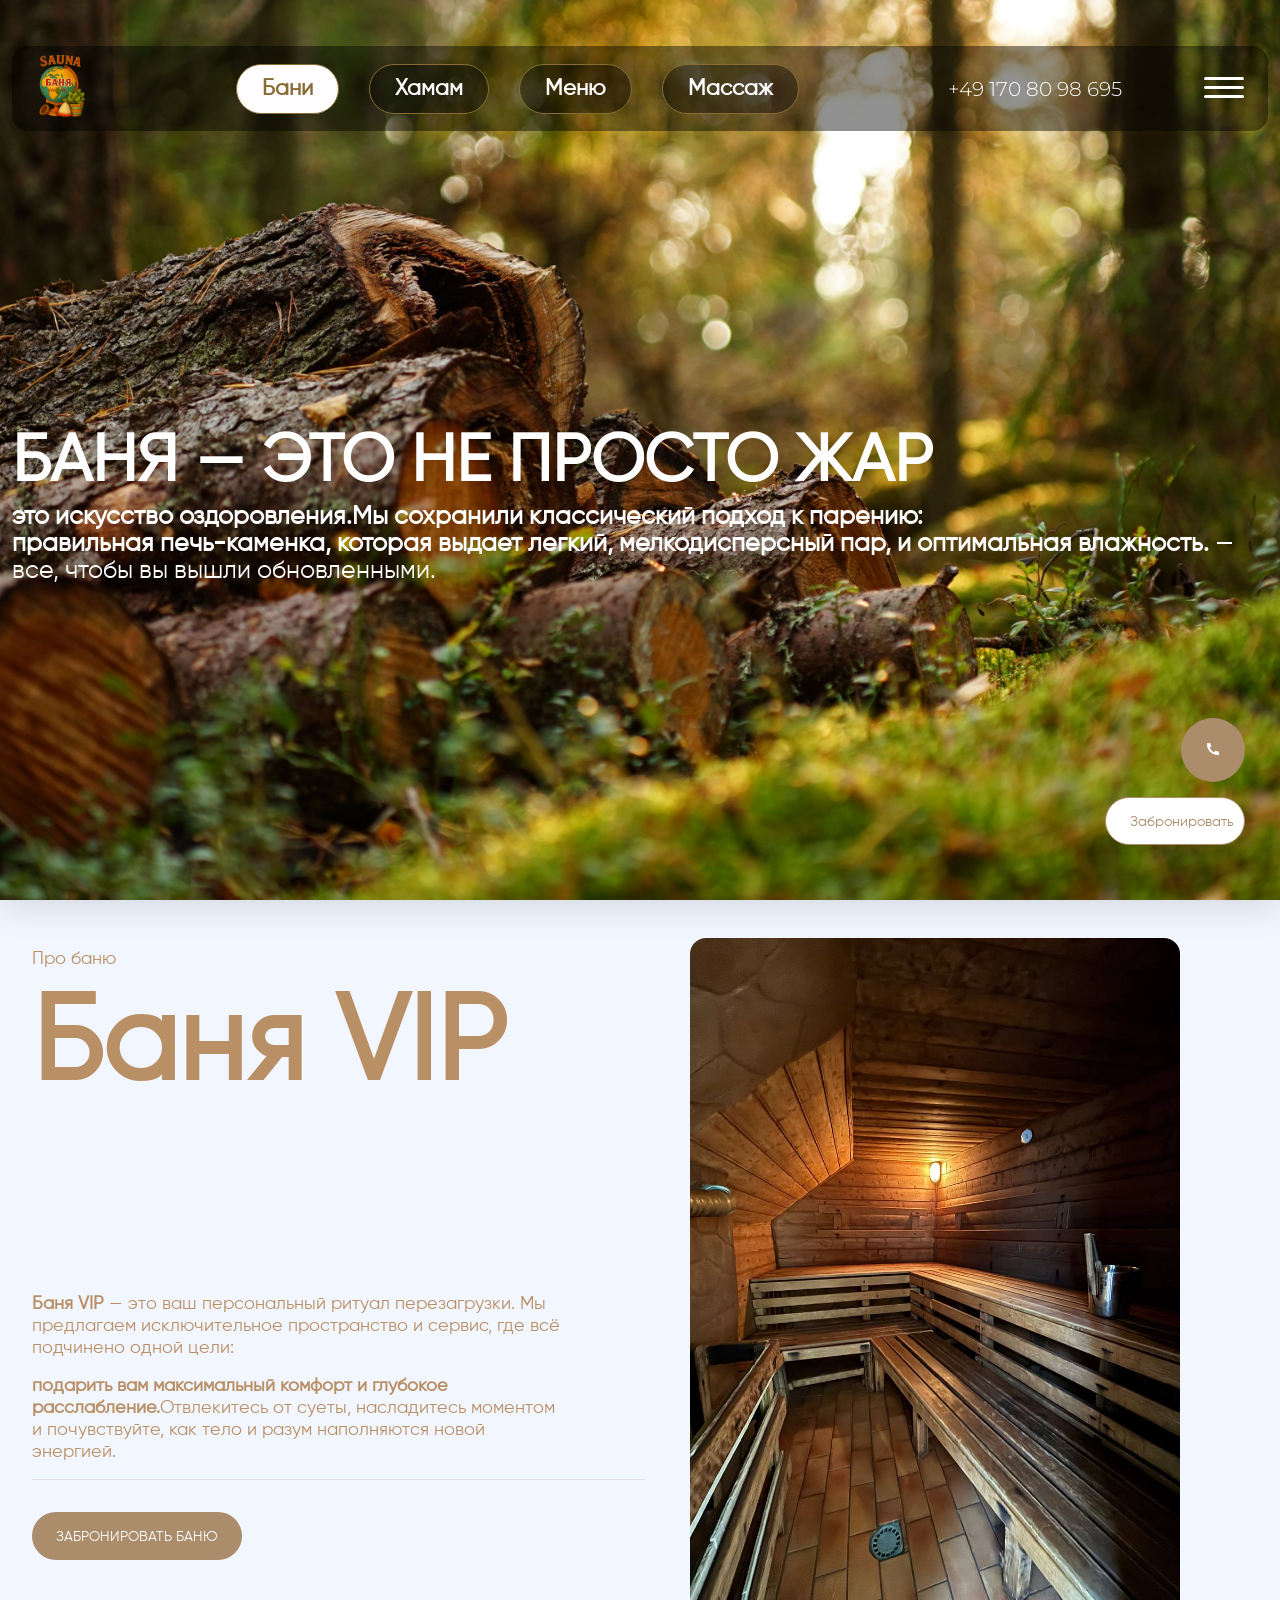
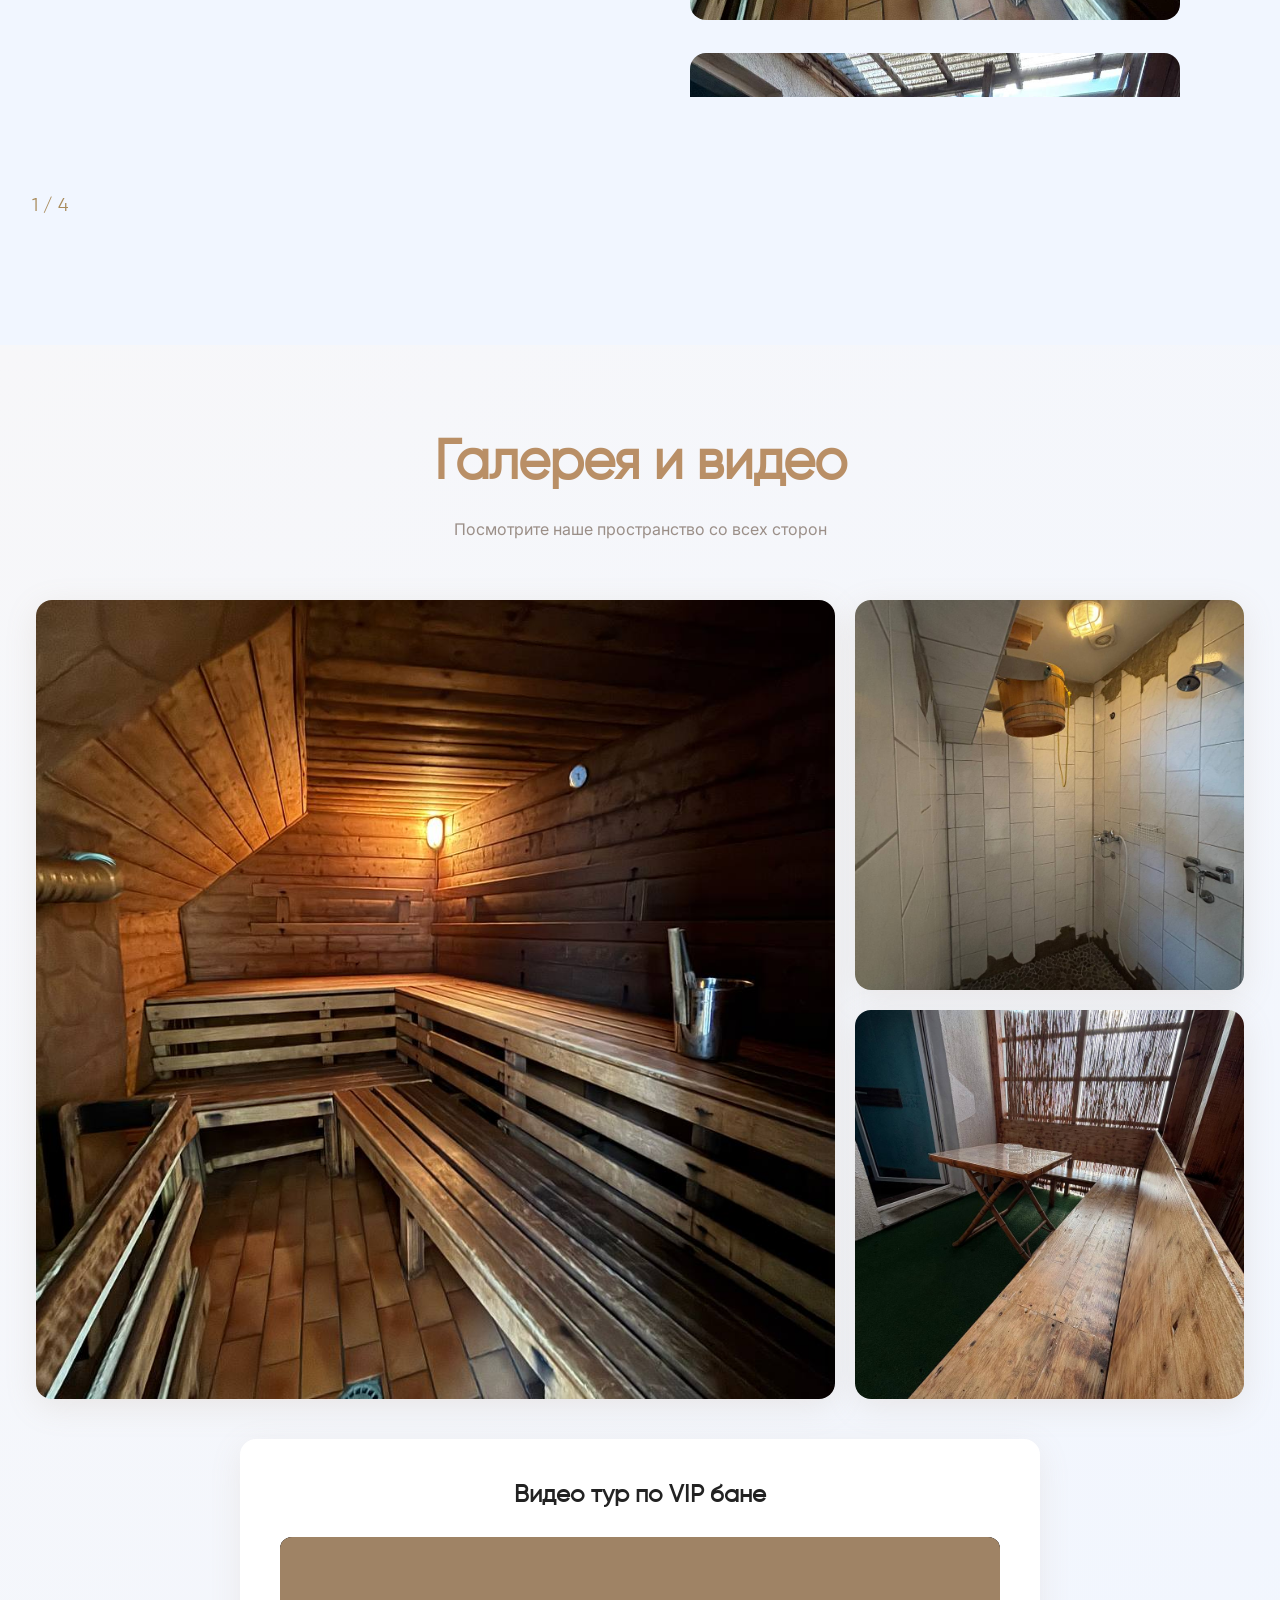
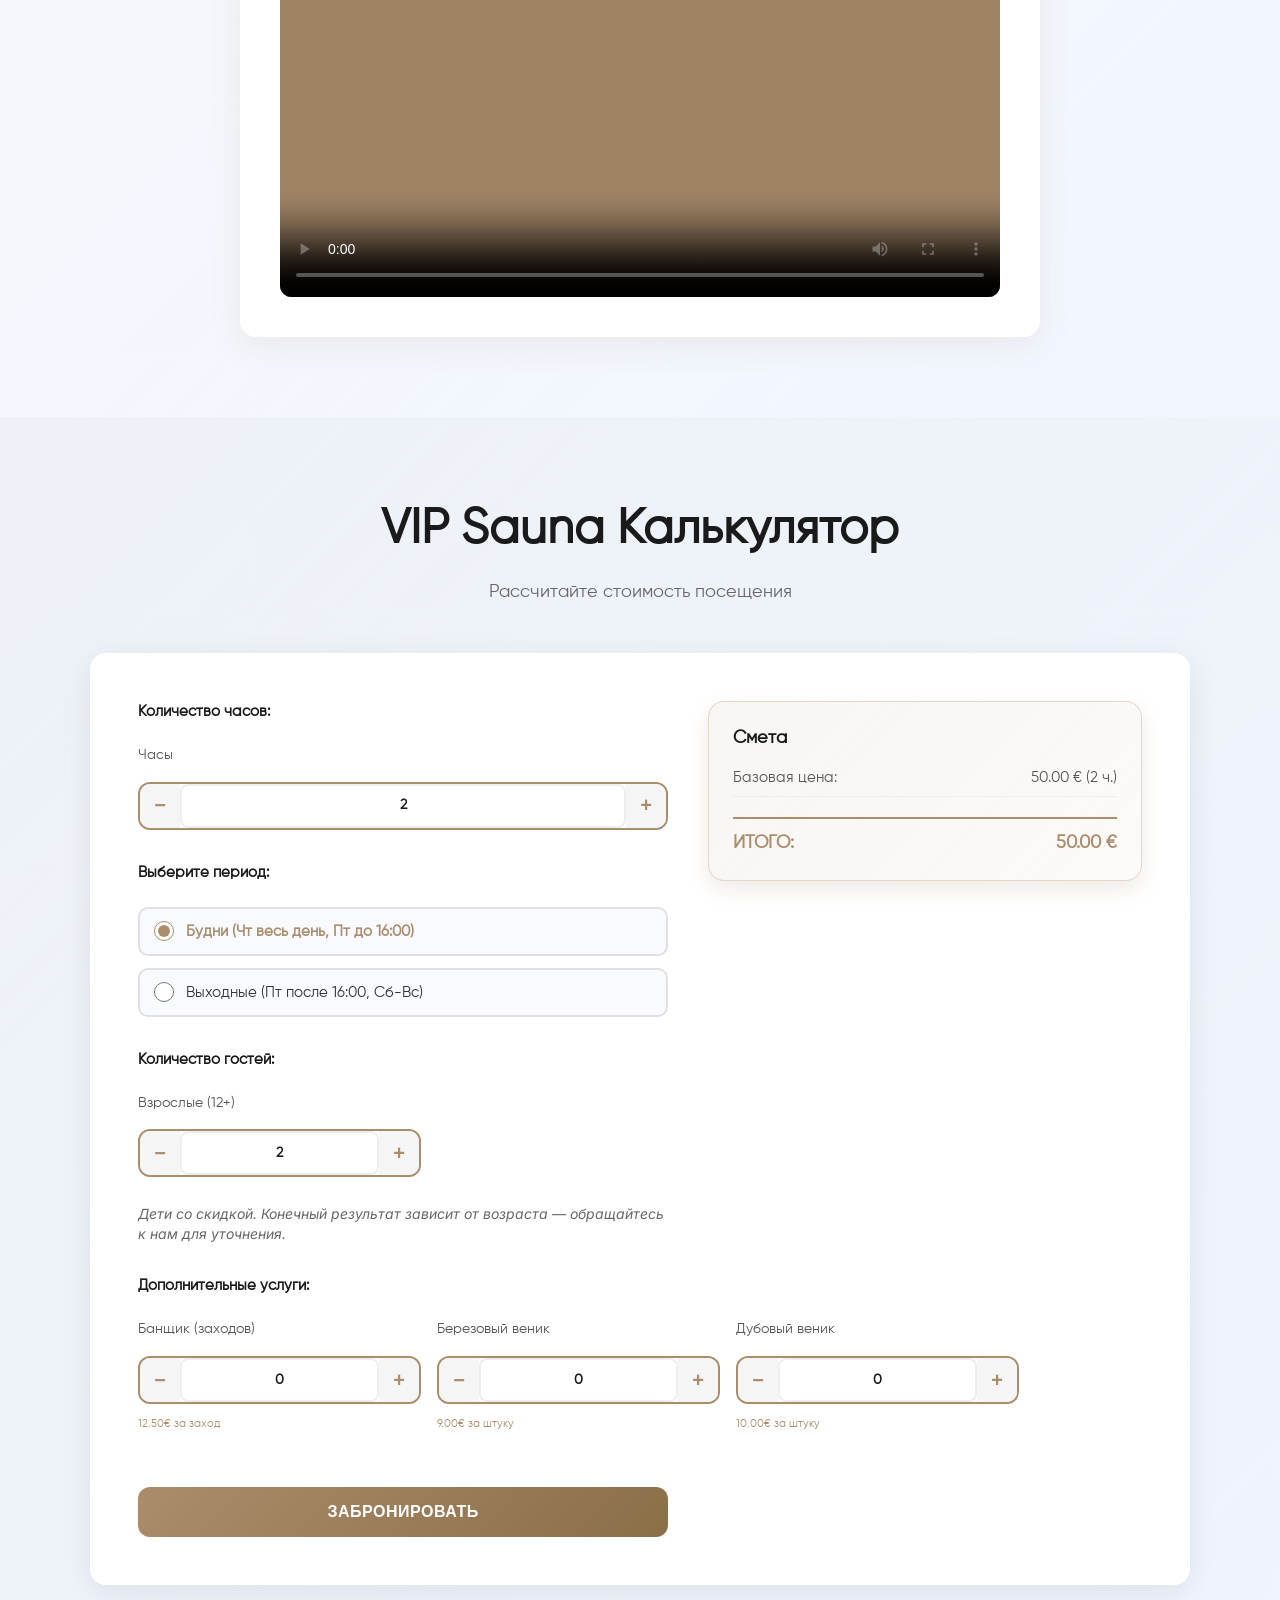
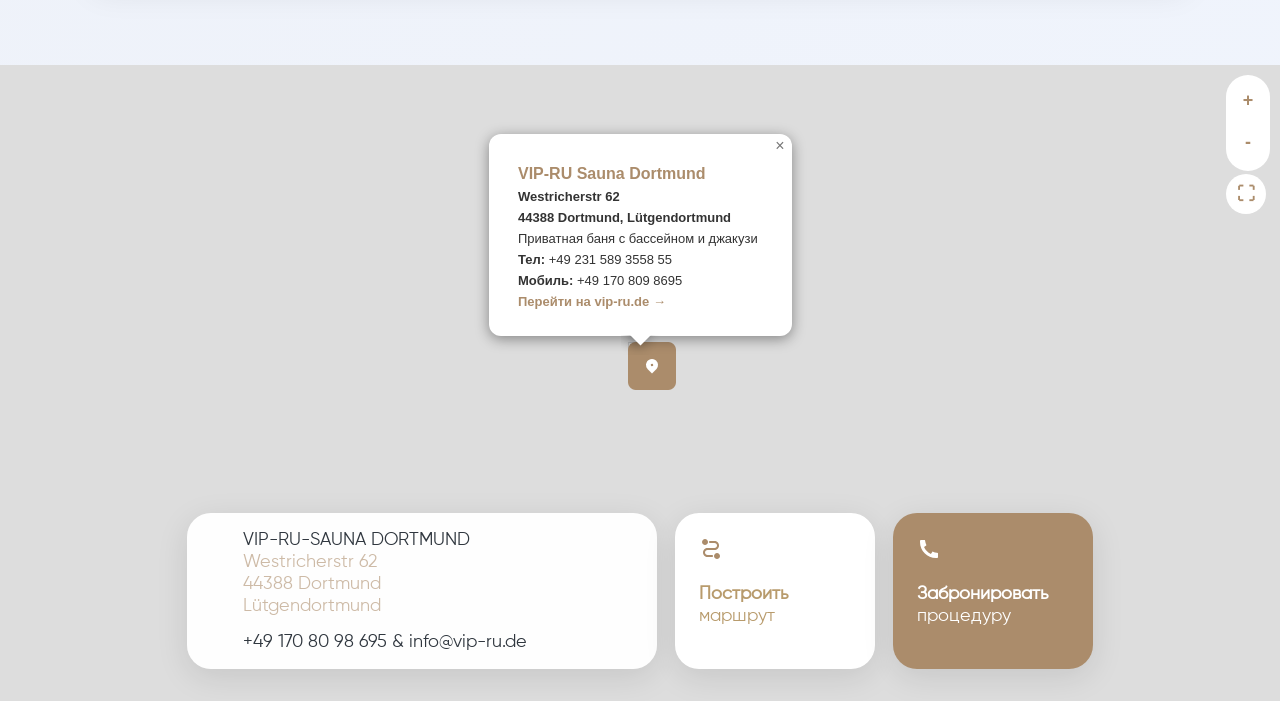
==== commit cfdea79a: "Add files via upload" ====
--- a/bathhousevip.html
+++ b/bathhousevip.html
@@ -318,24 +318,10 @@
                 <button type="button" class="counter-btn counter-plus" data-for="adultsCount">+</button>
               </div>
             </div>
-            <div class="guest-input">
-              <label for="childrenOld">Дети 6-12 лет</label>
-              <div class="counter-input">
-                <button type="button" class="counter-btn counter-minus" data-for="childrenOld">−</button>
-                <input type="number" id="childrenOld" name="childrenOld" min="0" value="0" class="counter-value">
-                <button type="button" class="counter-btn counter-plus" data-for="childrenOld">+</button>
-              </div>
-            </div>
-            <div class="guest-input">
-              <label for="childrenYoung">Дети до 6 лет</label>
-              <div class="counter-input">
-                <button type="button" class="counter-btn counter-minus" data-for="childrenYoung">−</button>
-                <input type="number" id="childrenYoung" name="childrenYoung" min="0" value="0" class="counter-value">
-                <button type="button" class="counter-btn counter-plus" data-for="childrenYoung">+</button>
-              </div>
-              <p class="guest-hint">бесплатно</p>
-            </div>
-          </div>
+          </div>
+          <p class="guest-hint" style="margin-top: 15px; font-size: 14px; color: #666;">
+            Дети со скидкой. Конечный результат зависит от возраста — обращайтесь к нам для уточнения.
+          </p>
         </div>
 
         <div class="form-group">
@@ -386,10 +372,6 @@
               <span>Дополнительные взрослые:</span>
               <span id="extraAdultsPrice">0.00 €</span>
             </div>
-            <div class="price-row" id="childrenRow" style="display: none;">
-              <span>Дети 6-12 лет:</span>
-              <span id="childrenPrice">0.00 €</span>
-            </div>
             <div class="price-row" id="banshchikRow" style="display: none;">
               <span>Услуги банщика:</span>
               <span id="banshchikPrice">0.00 €</span>
